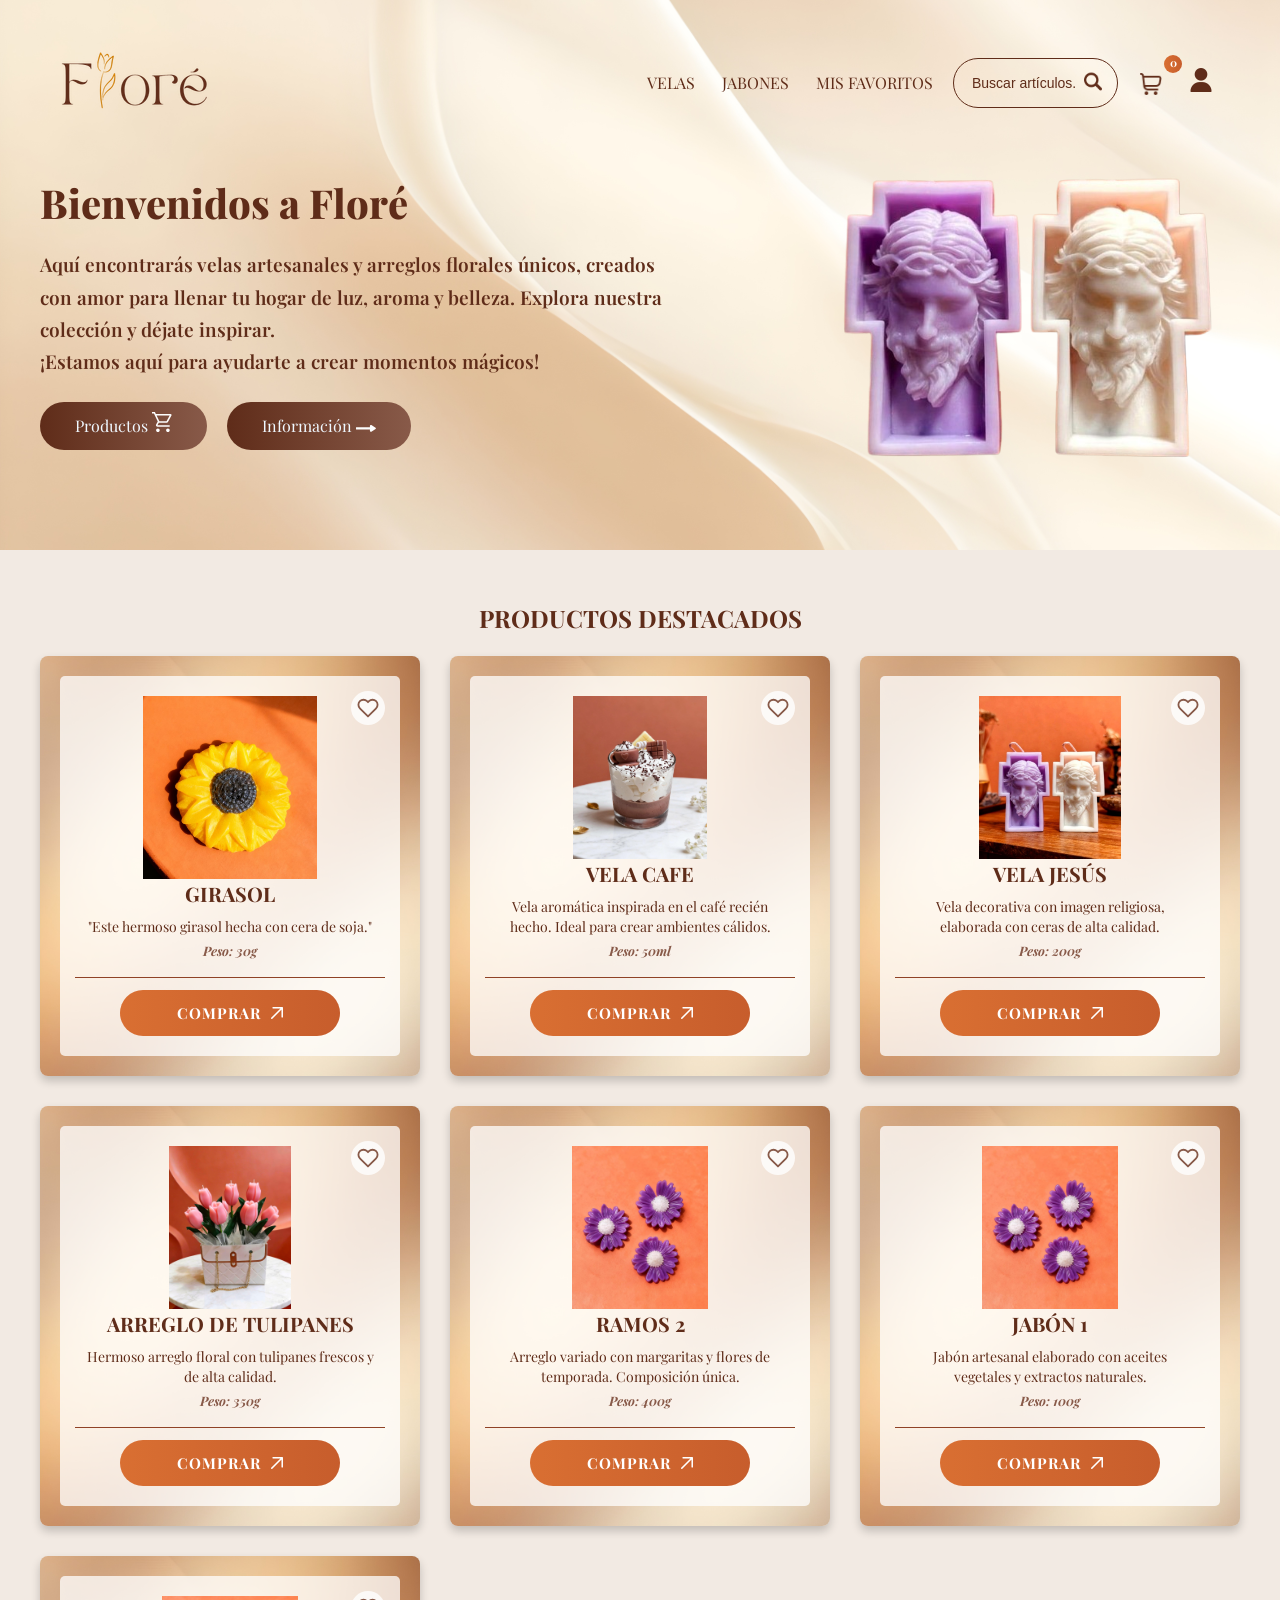
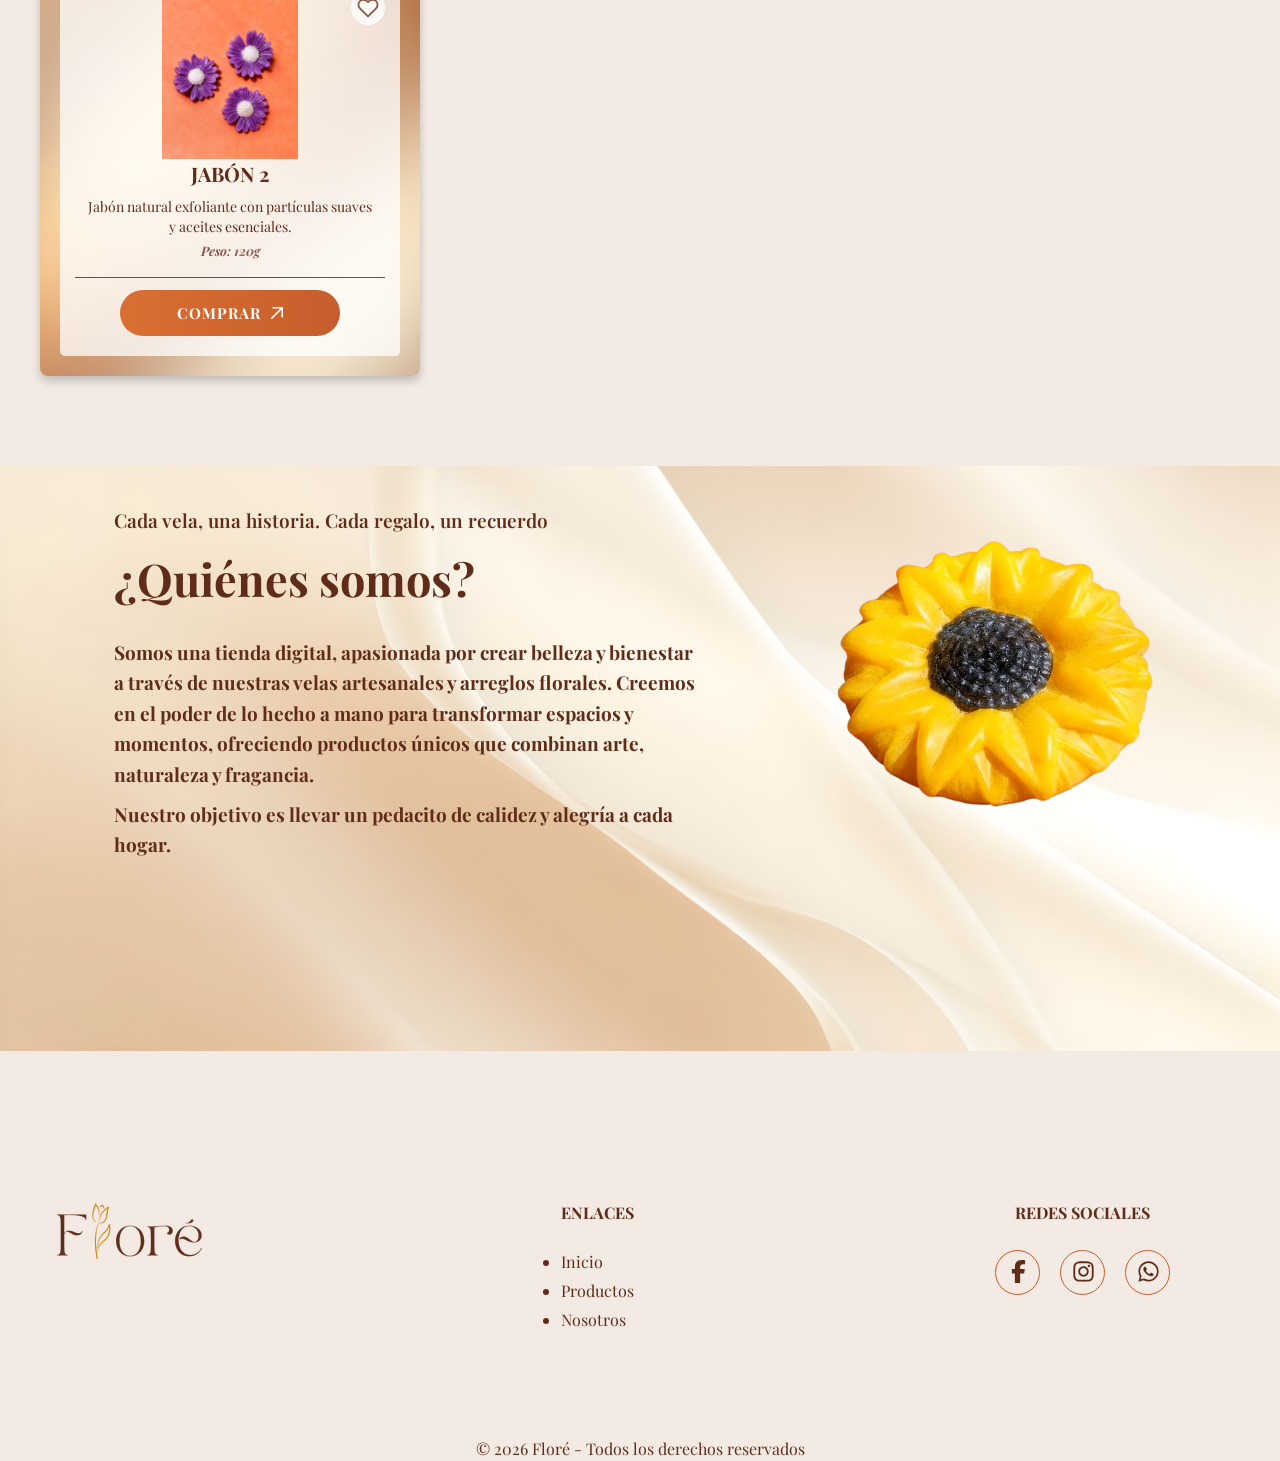
==== index.html @ 57bb4116 "Cambio a index.html para que funcione en Netlify" ====
<!DOCTYPE html>
<html lang="es">

<head>
    <meta charset="UTF-8">
    <meta name="viewport" content="width=device-width, initial-scale=1.0">
    <title>FLORÉ</title>
    <link rel="stylesheet" href="ESTILO.css">
    <link rel="icon" href="IMAGENES/flore-icono.png" type="image/png">
</head>
<body>
    <header>
        <div class="menu container">
            <a href="index.html">
                <img src="IMAGENES/FloréLOGO.png" class="logo" alt="">
            </a>


            <nav class="navbar">
                <ul>
                    <li><a href="velas.html">Velas</a></li>
                    <li><a href="jabones.html">Jabones</a></li>
                    <li><a href="favoritos.html">Mis Favoritos</a></li>

                    <!-- ✅ BARRA DE BÚSQUEDA CON DISEÑO IGUAL AL RESTO -->
                    <div class="barra-busqueda">
                        <input type="text" id="texto-busqueda" placeholder="Buscar artículos...">
                        <button type="button">
                            <img src="IMAGENES/BUSCAR CAFE.png" alt="Buscar" class="icono-busqueda">
                        </button>
                        
                    </div>

                 

                    <li class="carrito-item">
                        <a href="carrito.html" class="enlace-carrito">
                            <img src="IMAGENES/carro compras- cafe.png" alt="Carrito" class="icon-carrito">
                            <span class="contador-carrito" id="contador-carrito">0</span>
                        </a>
                    </li>

                    <li class="perfil-item">
                        <a href="perfil.html" class="enlace-perfil">
                            <img src="IMAGENES/usuario.png" alt="Carrito" class="icon-perfil">
                        </a>
                    </li>


                </ul>
            </nav>
        </div>

        <DIV class="header-content container">
            <div class="header-txt">
                <h1>Bienvenidos a Floré</h1>
                <P>
                    Aquí encontrarás velas artesanales y arreglos florales únicos,
                    creados con amor para llenar tu hogar de luz, aroma y belleza.
                    Explora nuestra colección y déjate inspirar.
                </P>
                <p>¡Estamos aquí para ayudarte a crear momentos mágicos!</p>
                <div class="botones">
                    <a href="#productos-contenido" class="btn-1">Productos <img class="icon" src="IMAGENES/car.svg" alt=""></a>
                    <a href="#info" class="btn-2">Información <img class="icon" src="IMAGENES/arrow.svg" alt=""></a>
                </div>
            </div>
            <div class="header-img"></div>
            <img src="IMAGENES/velajesus.png" class="velas" alt="">
        </DIV>
    </header>


    <main class="producto-menu" id="productos-contenido">
        <div class="container">

            <div class="prod-header">
                <!-- ✅ TÍTULO QUE CAMBIA SOLO -->
                <h2 id="titulo-productos">PRODUCTOS DESTACADOS</h2>
            </div>

            <!-- Secciones de anclaje -->
            <section id="velas"></section>
            <section id="ramos"></section>
            <section id="jabones"></section>


            <!-- ✅ VISTA ORIGINAL -->
            <div class="contenedor-productos-todos" id="vista-original">
                <div class="box-container-general" id="todos-los-productos">

                    <!-- ============================================== -->
                    <!-- ✅ TODOS LOS PRODUCTOS CORREGIDOS -->
                    <!-- ============================================== -->

                    <!-- PRODUCTO: GIRASOL -->
                    <div class="box-producto">
                        <div class="producto-item">
                            <div class="boton-favorito" 
                                data-nombre="GIRASOL" 
                                data-peso="30g" 
                                data-precio="25.00" 
                                data-imagen="IMAGENES/Girasol.jpg"
                                data-descripcion="Este hermoso girasol hecha con cera de soja. Hecho totalmente a mano con mucho detalle y dedicacion"
                                data-colores="Amarillo,Naranja"
                                data-aromas="Vainilla,Frutos Rojos">
                                <svg class="corazon-icono" xmlns="http://www.w3.org/2000/svg" width="24" height="24" viewBox="0 0 24 24" fill="none" stroke="currentColor" stroke-width="2" stroke-linecap="round" stroke-linejoin="round">
                                    <path d="M20.84 4.61a5.5 5.5 0 0 0-7.78 0L12 5.67l-1.06-1.06a5.5 5.5 0 0 0-7.78 7.78l1.06 1.06L12 21.23l7.78-7.78 1.06-1.06a5.5 5.5 0 0 0 0-7.78z"/>
                                </svg>
                            </div>

                            <div class="imagen-producto">
                                <img src="IMAGENES/Girasol.jpg" alt="GIRASOL">
                            </div>

                            <div class="contenido-producto">
                                <h3>Girasol</h3>
                                <!-- ✅ AHORA MUESTRA LA DESCRIPCIÓN CORRECTA -->
                                <p>"Este hermoso girasol hecha con cera de soja."</p>
                                <p class="peso-producto">Peso: 30g</p>

                                <div class="iconos-compra">
                                    <!-- ✅ BOTÓN CON TODOS LOS DATOS COMPLETOS -->
                                    <div class="comprar" 
                                        data-nombre="GIRASOL" 
                                        data-peso="30g" 
                                        data-precio="25.00" 
                                        data-imagen="IMAGENES/Girasol.jpg"
                                        data-descripcion="Este hermoso girasol hecha con cera de soja.||Es el regalo perfecto para decorar cualquier espacio especial. Hecho totalmente a mano con mucho detalle y dedicacion"
                                        data-colores="Amarillo,Naranja"
                                        data-aromas="Vainilla,Frutos Rojos">
                                        <span>COMPRAR</span>
                                        <img src="IMAGENES/flecha arriba.png" alt="flecha-arriba">
                                    </div>
                                </div>
                            </div>
                        </div>
                    </div>

                    <!-- PRODUCTO: VELA CAFE -->
                    <div class="box-producto">
                        <div class="producto-item">
                            <div class="boton-favorito" 
                                data-nombre="VELA CAFE" 
                                data-peso="50ml" 
                                data-precio="30.00" 
                                data-imagen="IMAGENES/vela cafe.png"
                                data-descripcion="Vela aromática inspirada en el café recién hecho.||Ideal para crear ambientes cálidos y acogedores en tus momentos de lectura o descanso."
                                data-colores="Marrón,Beige"
                                data-aromas="Café,Canela">
                                <svg class="corazon-icono" xmlns="http://www.w3.org/2000/svg" width="24" height="24" viewBox="0 0 24 24" fill="none" stroke="currentColor" stroke-width="2" stroke-linecap="round" stroke-linejoin="round">
                                    <path d="M20.84 4.61a5.5 5.5 0 0 0-7.78 0L12 5.67l-1.06-1.06a5.5 5.5 0 0 0-7.78 7.78l1.06 1.06L12 21.23l7.78-7.78 1.06-1.06a5.5 5.5 0 0 0 0-7.78z"/>
                                </svg>
                            </div>
                            <div class="imagen-producto">
                                <img src="IMAGENES/vela cafe.png" alt="Vela Café">
                            </div>
                            <div class="contenido-producto">
                                <h3>VELA CAFE</h3>
                                <p>Vela aromática inspirada en el café recién hecho. Ideal para crear ambientes cálidos.</p>
                                <p class="peso-producto">Peso: 50ml</p>
                                <div class="iconos-compra">
                                    <div class="comprar" 
                                        data-nombre="VELA CAFE" 
                                        data-peso="50ml" 
                                        data-precio="30.00" 
                                        data-imagen="IMAGENES/vela cafe.png"
                                        data-descripcion="Vela aromática inspirada en el café recién hecho.||Ideal para crear ambientes cálidos y acogedores en tus momentos de lectura o descanso."
                                        data-colores="Marrón,Beige"
                                        data-aromas="Café,Canela">
                                        <span>COMPRAR</span>
                                        <img src="IMAGENES/flecha arriba.png" alt="flecha-arriba">
                                    </div>
                                </div>
                            </div>
                        </div>
                    </div>

                    <!-- PRODUCTO: VELA JESÚS -->
                    <div class="box-producto">
                        <div class="producto-item">
                            <div class="boton-favorito" 
                                data-nombre="VELA JESÚS" 
                                data-peso="200g" 
                                data-precio="40.00" 
                                data-imagen="IMAGENES/VelasJesus.jpg"
                                data-descripcion="Vela decorativa con imagen religiosa, elaborada con ceras de alta calidad.||Un regalo significativo para ocasiones especiales o para tu hogar."
                                data-colores="Blanco,Dorado"
                                data-aromas="Incienso,Madera">
                                <svg class="corazon-icono" xmlns="http://www.w3.org/2000/svg" width="24" height="24" viewBox="0 0 24 24" fill="none" stroke="currentColor" stroke-width="2" stroke-linecap="round" stroke-linejoin="round">
                                    <path d="M20.84 4.61a5.5 5.5 0 0 0-7.78 0L12 5.67l-1.06-1.06a5.5 5.5 0 0 0-7.78 7.78l1.06 1.06L12 21.23l7.78-7.78 1.06-1.06a5.5 5.5 0 0 0 0-7.78z"/>
                                </svg>
                            </div>
                            <div class="imagen-producto">
                                <img src="IMAGENES/VelasJesus.jpg" alt="Vela Jesús">
                            </div>
                            <div class="contenido-producto">
                                <h3>VELA JESÚS</h3>
                                <p>Vela decorativa con imagen religiosa, elaborada con ceras de alta calidad.</p>
                                <p class="peso-producto">Peso: 200g</p>
                                <div class="iconos-compra">
                                    <div class="comprar" 
                                        data-nombre="VELA JESÚS" 
                                        data-peso="200g" 
                                        data-precio="40.00" 
                                        data-imagen="IMAGENES/VelasJesus.jpg"
                                        data-descripcion="Vela decorativa con imagen religiosa, elaborada con ceras de alta calidad.||Un regalo significativo para ocasiones especiales o para tu hogar."
                                        data-colores="Blanco,Dorado"
                                        data-aromas="Incienso,Madera">
                                        <span>COMPRAR</span>
                                        <img src="IMAGENES/flecha arriba.png" alt="flecha-arriba">
                                    </div>
                                </div>
                            </div>
                        </div>
                    </div>

                    <!-- PRODUCTO: ARREGLO DE TULIPANES -->
                    <div class="box-producto">
                        <div class="producto-item">
                            <div class="boton-favorito" 
                                data-nombre="Arreglo de Tulipanes" 
                                data-peso="350g" 
                                data-precio="50.00" 
                                data-imagen="IMAGENES/arreglo de tulipanes.png"
                                data-descripcion="Hermoso arreglo floral con tulipanes frescos y de alta calidad.||Ideal para regalar en aniversarios o celebraciones importantes."
                                data-colores="Rojo,Rosa,Amarillo"
                                data-aromas="Fresco,Natural">
                                <svg class="corazon-icono" xmlns="http://www.w3.org/2000/svg" width="24" height="24" viewBox="0 0 24 24" fill="none" stroke="currentColor" stroke-width="2" stroke-linecap="round" stroke-linejoin="round">
                                    <path d="M20.84 4.61a5.5 5.5 0 0 0-7.78 0L12 5.67l-1.06-1.06a5.5 5.5 0 0 0-7.78 7.78l1.06 1.06L12 21.23l7.78-7.78 1.06-1.06a5.5 5.5 0 0 0 0-7.78z"/>
                                </svg>
                            </div>
                            <div class="imagen-producto">
                                <img src="IMAGENES/arreglo de tulipanes.png" alt="Arreglo de Tulipanes">
                            </div>
                            <div class="contenido-producto">
                                <h3>Arreglo de Tulipanes</h3>
                                <p>Hermoso arreglo floral con tulipanes frescos y de alta calidad.</p>
                                <p class="peso-producto">Peso: 350g</p>
                                <div class="iconos-compra">
                                    <div class="comprar" 
                                        data-nombre="Arreglo de Tulipanes" 
                                        data-peso="350g" 
                                        data-precio="50.00" 
                                        data-imagen="IMAGENES/arreglo de tulipanes.png"
                                        data-descripcion="Hermoso arreglo floral con tulipanes frescos y de alta calidad.||Ideal para regalar en aniversarios o celebraciones importantes."
                                        data-colores="Rojo,Rosa,Amarillo"
                                        data-aromas="Fresco,Natural">
                                        <span>COMPRAR</span>
                                        <img src="IMAGENES/flecha arriba.png" alt="flecha-arriba">
                                    </div>
                                </div>
                            </div>
                        </div>
                    </div>

                    <!-- PRODUCTO: RAMOS 2 -->
                    <div class="box-producto">
                        <div class="producto-item">
                            <div class="boton-favorito" 
                                data-nombre="RAMOS 2" 
                                data-peso="400g" 
                                data-precio="60.00" 
                                data-imagen="IMAGENES/margaritas.png"
                                data-descripcion="Arreglo variado con margaritas y flores de temporada.||Composición única diseñada para alegrar cualquier rincón de tu hogar."
                                data-colores="Blanco,Amarillo,Rosa"
                                data-aromas="Campo,Fresco">
                                <svg class="corazon-icono" xmlns="http://www.w3.org/2000/svg" width="24" height="24" viewBox="0 0 24 24" fill="none" stroke="currentColor" stroke-width="2" stroke-linecap="round" stroke-linejoin="round">
                                    <path d="M20.84 4.61a5.5 5.5 0 0 0-7.78 0L12 5.67l-1.06-1.06a5.5 5.5 0 0 0-7.78 7.78l1.06 1.06L12 21.23l7.78-7.78 1.06-1.06a5.5 5.5 0 0 0 0-7.78z"/>
                                </svg>
                            </div>
                            <div class="imagen-producto">
                                <img src="IMAGENES/margaritas.png" alt="Margaritas">
                            </div>
                            <div class="contenido-producto">
                                <h3>RAMOS 2</h3>
                                <p>Arreglo variado con margaritas y flores de temporada. Composición única.</p>
                                <p class="peso-producto">Peso: 400g</p>
                                <div class="iconos-compra">
                                    <div class="comprar" 
                                        data-nombre="RAMOS 2" 
                                        data-peso="400g" 
                                        data-precio="60.00" 
                                        data-imagen="IMAGENES/margaritas.png"
                                        data-descripcion="Arreglo variado con margaritas y flores de temporada.||Composición única diseñada para alegrar cualquier rincón de tu hogar."
                                        data-colores="Blanco,Amarillo,Rosa"
                                        data-aromas="Campo,Fresco">
                                        <span>COMPRAR</span>
                                        <img src="IMAGENES/flecha arriba.png" alt="flecha-arriba">
                                    </div>
                                </div>
                            </div>
                        </div>
                    </div>

                    <!-- PRODUCTO: JABÓN 1 -->
                    <div class="box-producto">
                        <div class="producto-item">
                            <div class="boton-favorito" 
                                data-nombre="JABÓN 1" 
                                data-peso="100g" 
                                data-precio="15.00" 
                                data-imagen="IMAGENES/margaritas.png"
                                data-descripcion="Jabón artesanal elaborado con aceites vegetales y extractos naturales.||Suave con tu piel y respetuoso con el medio ambiente."
                                data-colores="Verde,Blanco"
                                data-aromas="Lavanda,Limón">
                                <svg class="corazon-icono" xmlns="http://www.w3.org/2000/svg" width="24" height="24" viewBox="0 0 24 24" fill="none" stroke="currentColor" stroke-width="2" stroke-linecap="round" stroke-linejoin="round">
                                    <path d="M20.84 4.61a5.5 5.5 0 0 0-7.78 0L12 5.67l-1.06-1.06a5.5 5.5 0 0 0-7.78 7.78l1.06 1.06L12 21.23l7.78-7.78 1.06-1.06a5.5 5.5 0 0 0 0-7.78z"/>
                                </svg>
                            </div>
                            <div class="imagen-producto">
                                <img src="IMAGENES/margaritas.png" alt="Margaritas">
                            </div>
                            <div class="contenido-producto">
                                <h3>JABÓN 1</h3>
                                <p>Jabón artesanal elaborado con aceites vegetales y extractos naturales.</p>
                                <p class="peso-producto">Peso: 100g</p>
                                <div class="iconos-compra">
                                    <div class="comprar" 
                                        data-nombre="JABÓN 1" 
                                        data-peso="100g" 
                                        data-precio="15.00" 
                                        data-imagen="IMAGENES/margaritas.png"
                                        data-descripcion="Jabón artesanal elaborado con aceites vegetales y extractos naturales.||Suave con tu piel y respetuoso con el medio ambiente."
                                        data-colores="Verde,Blanco"
                                        data-aromas="Lavanda,Limón">
                                        <span>COMPRAR</span>
                                        <img src="IMAGENES/flecha arriba.png" alt="flecha-arriba">
                                    </div>
                                </div>
                            </div>
                        </div>
                    </div>

                    <!-- PRODUCTO: JABÓN 2 -->
                    <div class="box-producto">
                        <div class="producto-item">
                            <div class="boton-favorito" 
                                data-nombre="JABÓN 2" 
                                data-peso="120g" 
                                data-precio="18.00" 
                                data-imagen="IMAGENES/margaritas.png"
                                data-descripcion="Jabón natural exfoliante con partículas suaves y aceites esenciales.||Deja tu piel limpia, hidratada y con una sensación de frescura duradera."
                                data-colores="Marrón,Beige"
                                data-aromas="Coco,Vainilla">
                                <svg class="corazon-icono" xmlns="http://www.w3.org/2000/svg" width="24" height="24" viewBox="0 0 24 24" fill="none" stroke="currentColor" stroke-width="2" stroke-linecap="round" stroke-linejoin="round">
                                    <path d="M20.84 4.61a5.5 5.5 0 0 0-7.78 0L12 5.67l-1.06-1.06a5.5 5.5 0 0 0-7.78 7.78l1.06 1.06L12 21.23l7.78-7.78 1.06-1.06a5.5 5.5 0 0 0 0-7.78z"/>
                                </svg>
                            </div>
                            <div class="imagen-producto">
                                <img src="IMAGENES/margaritas.png" alt="Margaritas">
                            </div>
                            <div class="contenido-producto">
                                <h3>JABÓN 2</h3>
                                <p>Jabón natural exfoliante con partículas suaves y aceites esenciales.</p>
                                <p class="peso-producto">Peso: 120g</p>
                                <div class="iconos-compra">
                                    <div class="comprar" 
                                        data-nombre="JABÓN 2" 
                                        data-peso="120g" 
                                        data-precio="18.00" 
                                        data-imagen="IMAGENES/margaritas.png"
                                        data-descripcion="Jabón natural exfoliante con partículas suaves y aceites esenciales.||Deja tu piel limpia, hidratada y con una sensación de frescura duradera."
                                        data-colores="Marrón,Beige"
                                        data-aromas="Coco,Vainilla">
                                        <span>COMPRAR</span>
                                        <img src="IMAGENES/flecha arriba.png" alt="flecha-arriba">
                                    </div>
                                </div>
                            </div>
                        </div>
                    </div>

                </div>
            </div>

            <!-- ✅ VISTA DE BÚSQUEDA (SE MUESTRA AL BUSCAR) -->
            <div id="vista-busqueda" style="display: none;">
                <div id="resultados-busqueda" class="box-container-general"></div>
            </div>

        </div>
    </main>

    <section class="info" id="info">
        <div class="info-container">
            <div class="info-img">
                <img src="IMAGENES/girasol-transparente.png" alt="">
            </div>
            <div class="info-txt">
                <p>Cada vela, una historia. Cada regalo, un recuerdo</p>
                <h2>¿Quiénes somos?</h2>
                <div class="info-sec">
                    <div class="info-txt2">
                        <p>Somos una tienda digital, apasionada por crear belleza y
                            bienestar a través de nuestras velas artesanales y arreglos florales.
                            Creemos en el poder de lo hecho a mano para transformar espacios y
                            momentos, ofreciendo productos únicos que combinan arte, naturaleza y fragancia. </p>
                        <p>Nuestro objetivo es llevar un pedacito de calidez y alegría a cada hogar.</p>
                    </div>
                </div>
            </div>
        </div>
    </section>


    <footer class="footer-container">
        <img class="logo-2" src="IMAGENES/FloréLOGO.png" alt="">
        <div class="links">
            <h4>Enlaces</h4>
            <ul>
                <li><a href="#">Inicio</a></li>
                <li><a href="#productos-contenido">Productos</a></li>
                <li><a href="#info">Nosotros</a></li>
            </ul>
        </div>
        <div class="links">
            <h4>Redes Sociales</h4>
            <div class="sociales">
                <a href="https://www.facebook.com/profile.php?id=61588585256446"><div class="social"><img src="IMAGENES/facebook-cafe.svg" alt=""></div></a>
                <a href="https://www.instagram.com/flore_arregloseternos/"><div class="social"><img src="IMAGENES/instagram-cafe.svg" alt=""></div></a>
                <a href="#"><div class="social"><img src="IMAGENES/whatsapp-cafe.svg" alt=""></div></a>
            </div>
        </div>
    </footer>

    <div class="derechos">
            <p>© 2026 Floré - Todos los derechos reservados</p>
        </div>

    <script src="Scrip.js"></script>

     <script>
  document.addEventListener('DOMContentLoaded', function () {

    // 🧩 ELEMENTOS GENERALES
    const inputBuscar = document.getElementById('texto-busqueda');
    const titulo = document.getElementById('titulo-productos');
    const vistaOriginal = document.getElementById('vista-original');
    const vistaBusqueda = document.getElementById('vista-busqueda');
    const contenedorResultados = document.getElementById('resultados-busqueda');

    let resultadosActivos = false;
    let baseDeDatosGlobal = [];
    let cargando = false;
    let listaFavoritos = JSON.parse(localStorage.getItem('listaFavoritos')) || [];
    const contadorCarrito = document.getElementById('contador-carrito');
    let productosEnCarrito = JSON.parse(localStorage.getItem('carritoProductos')) || [];

    // 📄 LISTA DE TODAS LAS PÁGINAS A BUSCAR
    const misPaginasConProductos = [
        "FLORÉ.html", "velas.html", "ramos.html", "jabones.html"
    ];

    // 🔧 QUITAR ACENTOS PARA BÚSQUEDA PERFECTA
    function quitarAcentos(texto) {
        if (!texto) return "";
        return texto.normalize("NFD").replace(/[\u0300-\u036f]/g, "").toLowerCase();
    }

    // 🛒 ACTUALIZAR CONTADOR CARRITO
    function actualizarContadorCarrito() {
        let total = productosEnCarrito.reduce((suma, item) => suma + (Number(item.cantidad) || 0), 0);
        if(contadorCarrito) contadorCarrito.textContent = total;
    }
    actualizarContadorCarrito();

    // 📥 CARGAR TODOS LOS PRODUCTOS - ✅ AHORA LEE Y GUARDA TODO CORRECTAMENTE
    async function cargarTodosLosProductos() {
        if(baseDeDatosGlobal.length > 0) return;
        try {
            baseDeDatosGlobal = [];
            for (const pagina of misPaginasConProductos) {
                try {
                    const respuesta = await fetch(pagina);
                    if (!respuesta.ok) continue;
                    const textoHtml = await respuesta.text();
                    const parser = new DOMParser();
                    const documento = parser.parseFromString(textoHtml, 'text/html');

                    const productosDeEstaPagina = documento.querySelectorAll('.box-producto');
                    productosDeEstaPagina.forEach(prod => {
                        const nombre = prod.querySelector('h3')?.textContent.trim() || "";
                        
                        // ✅ DESCRIPCIÓN CORTA: Para verla en la lista
                        const parrafoCorto = prod.querySelector('.contenido-producto > p:first-of-type');
                        const descripcionCorta = parrafoCorto ? parrafoCorto.textContent.trim() : "Sin descripción";

                        // ✅ DESCRIPCIÓN LARGA + DATOS COMPLETOS: Los extraemos del botón
                        const botonDatos = prod.querySelector('.comprar');
                        if (!botonDatos) return;

                        // ✅ LEEMOS CADA DATO ASEGURANDO QUE NO SEA UNDEFINED
                        const descripcionLarga = botonDatos.dataset.descripcion?.trim() || descripcionCorta;
                        const peso = botonDatos.dataset.peso?.trim() || "No especificado";
                        const colores = botonDatos.dataset.colores?.trim() || "";
                        const aromas = botonDatos.dataset.aromas?.trim() || "";
                        const precio = botonDatos.dataset.precio?.trim() || "0.00";
                        const imagen = prod.querySelector('img')?.getAttribute('src') || "";

                        if (nombre && imagen) {
                            baseDeDatosGlobal.push({
                                nombre: nombre,
                                descripcion_corta: descripcionCorta,
                                descripcion_larga: descripcionLarga,
                                imagen: imagen,
                                precio: precio,
                                peso: peso,
                                colores: colores,
                                aromas: aromas
                            });
                        }
                    });
                } catch(err) {
                    console.warn("No se pudo cargar:", pagina, err);
                }
            }
        } catch (error) {
            console.error("❌ Error al cargar catálogo:", error);
        }
    }

    // ✅ FUNCIÓN PRINCIPAL DE BÚSQUEDA
    async function buscarEnTiempoReal() {
        if(!inputBuscar || cargando) return;
        cargando = true;

        const textoBuscar = quitarAcentos(inputBuscar.value.trim());

        // ✅ VOLVER A VISTA ORIGINAL AL BORRAR
        if (textoBuscar === "") {
            if(resultadosActivos) {
                vistaBusqueda.style.display = "none";
                vistaOriginal.style.display = "block";
                titulo.textContent = "VELAS AROMÁTICAS";
                resultadosActivos = false;
            }
            cargando = false;
            return;
        }

        // ✅ CAMBIAR A MODO BÚSQUEDA
        resultadosActivos = true;
        vistaOriginal.style.display = "none";
        vistaBusqueda.style.display = "block";
        contenedorResultados.innerHTML = "";

        await cargarTodosLosProductos();

        // ✅ FILTRAR
        const resultados = baseDeDatosGlobal.filter(producto => 
            quitarAcentos(producto.nombre).includes(textoBuscar) ||
            quitarAcentos(producto.descripcion_corta).includes(textoBuscar)
        );

        titulo.textContent = resultados.length > 0 
            ? `PRODUCTOS ENCONTRADOS (${resultados.length})` 
            : `NINGÚN PRODUCTO COINCIDE`;

        if(resultados.length === 0) {
            contenedorResultados.innerHTML = `<p class="texto-vacio">❌ No se encontraron productos con: "${inputBuscar.value}"</p>`;
            cargando = false;
            return;
        }

        // ✅ DIBUJAR RESULTADOS CON TODOS LOS DATOS
        resultados.forEach(prod => {
            const esFavorito = listaFavoritos.some(fav => fav.nombre === prod.nombre);
            const tarjeta = document.createElement('div');
            tarjeta.className = 'box-producto';
            tarjeta.innerHTML = `
                <div class="producto-item">
                    <div class="boton-favorito ${esFavorito ? 'activo' : ''}"
                        data-nombre="${prod.nombre}"
                        data-peso="${prod.peso}"
                        data-precio="${prod.precio}"
                        data-imagen="${prod.imagen}"
                        data-descripcion="${prod.descripcion_larga}"
                        data-colores="${prod.colores}"
                        data-aromas="${prod.aromas}">
                        <svg class="corazon-icono" xmlns="http://www.w3.org/2000/svg" viewBox="0 0 24 24" fill="none" stroke="currentColor" stroke-width="2" stroke-linecap="round" stroke-linejoin="round">
                            <path d="M20.84 4.61a5.5 5.5 0 0 0-7.78 0L12 5.67l-1.06-1.06a5.5 5.5 0 0 0-7.78 7.78l1.06 1.06L12 21.23l7.78-7.78 1.06-1.06a5.5 5.5 0 0 0 0-7.78z"/>
                        </svg>
                    </div>
                    <div class="imagen-producto">
                        <img src="${prod.imagen}" alt="${prod.nombre}">
                    </div>
                    <div class="contenido-producto">
                        <h3>${prod.nombre}</h3>
                        <p>${prod.descripcion_corta}</p>
                        <p class="peso-producto">Peso: ${prod.peso || 'Sin peso'}</p>
                        <div class="iconos-compra">
                            <div class="comprar" 
                                data-nombre="${prod.nombre}" 
                                data-precio="${prod.precio}" 
                                data-peso="${prod.peso}"
                                data-imagen="${prod.imagen}"
                                data-descripcion="${prod.descripcion_larga}"
                                data-colores="${prod.colores}"
                                data-aromas="${prod.aromas}">
                                <span>COMPRAR</span>
                                <img src="IMAGENES/flecha arriba.png" alt="flecha-arriba">
                            </div>
                        </div>
                    </div>
                </div>`;
            contenedorResultados.appendChild(tarjeta);
        });

        // ✅ ACTIVAR EVENTOS
        activarEventosGlobales();
        cargando = false;
    }

    // ⚙️ EVENTOS GLOBALES - ✅ CORREGIDO: ENVÍA TODO CODIFICADO
    function activarEventosGlobales() {
        // Corazones favoritos
        document.querySelectorAll('.boton-favorito').forEach(corazon => {
            corazon.addEventListener('click', function() {
                const datos = {
                    nombre: this.dataset.nombre || "",
                    imagen: this.dataset.imagen || "",
                    peso: this.dataset.peso || "",
                    precio: this.dataset.precio || "",
                    descripcion: this.dataset.descripcion || "",
                    colores: this.dataset.colores || "",
                    aromas: this.dataset.aromas || ""
                };
                const existe = listaFavoritos.some(f => f.nombre === datos.nombre);
                if(existe) {
                    listaFavoritos = listaFavoritos.filter(f => f.nombre !== datos.nombre);
                    this.classList.remove('activo');
                } else {
                    listaFavoritos.push(datos);
                    this.classList.add('activo');
                }
                localStorage.setItem('listaFavoritos', JSON.stringify(listaFavoritos));
            });
        });

        // ✅ BOTÓN COMPRAR: AHORA ENVÍA LA URL PERFECTA Y COMPLETA
        document.querySelectorAll('.comprar').forEach(btn => {
            btn.addEventListener('click', function() {
                // 1. Extraemos y ASEGURAMOS que todos los datos existan
                const datos = {
                    nombre: this.dataset.nombre || "Sin nombre",
                    precio: this.dataset.precio || "0.00",
                    peso: this.dataset.peso || "No especificado",
                    imagen: this.dataset.imagen || "",
                    descripcion: this.dataset.descripcion || "Sin descripción",
                    colores: this.dataset.colores || "",
                    aromas: this.dataset.aromas || ""
                };

                // 2. CODIFICAMOS TODO para que no se rompa nada con espacios ni tildes
                const url = `producto.html?nombre=${encodeURIComponent(datos.nombre)}` +
                            `&precio=${encodeURIComponent(datos.precio)}` +
                            `&peso=${encodeURIComponent(datos.peso)}` +
                            `&imagen=${encodeURIComponent(datos.imagen)}` +
                            `&descripcion=${encodeURIComponent(datos.descripcion)}` +
                            `&colores=${encodeURIComponent(datos.colores)}` +
                            `&aromas=${encodeURIComponent(datos.aromas)}`;

                // 3. Vamos a la vista previa
                window.location.href = url;
            });
        });
    }

    // 🚀 INICIAR
    if(inputBuscar) {
        inputBuscar.addEventListener('input', buscarEnTiempoReal);
    }

    activarEventosGlobales();

});
</script>
</body>
</html>
---- ESTILO.css ----
@import url('https://fonts.googleapis.com/css2?family=Playfair+Display:ital,wght@0,400..900;1,400..900&display=swap');

*{
    margin: 0;
    padding: 0;
    box-sizing: border-box;
    text-decoration: none;
}

body {
    font-family: "Playfair Display", serif;
    background-color: #f2eae3;
    color: #5f2c19;
    width: 100%;
    min-height: 100vh; 
    overflow-x: hidden;
    line-height: 1.5;
}


header{
    background-image: url(IMAGENES/01.jpeg);
    min-height: 550px;
    background-position: center center;
    background-repeat: no-repeat;
    background-size: cover;
}

.container {
    max-width: 1200px;
    margin: 0 auto;
}



/* ============================================== */
/* ✅ MENÚ PRINCIPAL */
/* ============================================== */
.menu{
    position: absolute;
    top: 50px;
    left: 0;
    right: 0;
    display: flex;
    align-items: center;
    justify-content: space-between;
    z-index: 1000;
    padding: 0 15px;
    gap: 5px;
    flex-wrap: nowrap; 
}

.menu .navbar ul {
    list-style: none;
    display: flex;
    align-items: center;
    gap: 3px !important; 
}

.menu .navbar ul li{
    position: relative;
    float: left;
    margin: 0;
    padding: 0;
}

.menu .navbar ul li a {
    font-family: "Playfair Display", serif;
    text-decoration: none;
    font-size: 16px;
    padding: 8px 12px; 
    color: #5f2c19;
    display: block;
    text-transform: uppercase;
    white-space: nowrap;
}

.menu .navbar ul li a:hover {
    color: #ca4c1e;
}

/* ============================================== */
/* ✅ BARRA DE BÚSQUEDA */
/* ============================================== */

.barra-busqueda {
    position: relative;
    width: 165px;  
    height: 50px;  
    margin: 0 5px; 
}

.barra-busqueda input {
    width: 100%;
    height: 100%;
    border: 1px solid #5f2c19; 
    border-radius: 25px; 
    padding: 0 40px 0 18px; 
    font-size: 14px;
    color: #5f2c19;
    background: transparent;
    outline: none;
    box-sizing: border-box;
}

.barra-busqueda input::placeholder {
    color: #5f2c19; 
}

.barra-busqueda button {
    position: absolute;
    right: 10%; 
    top: 50%;
    transform: translateY(-50%);
    border: none;
    background: transparent;
    cursor: pointer;
    padding: 0;
}
.icono-busqueda{
    width: 18px;
    height: 18px;
}

.barra-busqueda button:hover {
    transform: translateY(-50%) scale(1.1); 
}

/* -------------------------- */
/* ✅ CARRITO DE COMPRAS */
/* -------------------------- */
.carrito-item {
    position: relative;
    display: flex;
    align-items: center;
    margin-left: 2px !important; 
}

.icon-carrito {
    width: 22px;
    height: auto;
    vertical-align: middle;
}

.contador-carrito {
    position: absolute;
    top: -8px;
    right: -8px;
    background: linear-gradient(90deg,#D96F32 0%, #C75D2C 100%);
    color: #ffffff;
    font-size: 11px;
    font-weight: bold;
    width: 18px;
    height: 18px;
    border-radius: 50%;
    display: flex;
    align-items: center;
    justify-content: center;
}

.enlace-carrito:hover .icon-carrito {
    opacity: 0.8;
}

.header-content {
    display: flex;
    align-items: center;
}

.header-txt {
    margin-top: 150px;
    width: 100%;
    padding-right: 10px;
    line-height: 1.7;
}

.header-txt h1 {
    font-size: 40px;
    line-height: 40px;
    font-weight: 800;
    color: #5f2c19;
    margin-bottom: 25px;
}

.header-txt p{
    font-size: 19px;
    font-weight: 600; 
}

.header-img{
    width: 20%; /* ✅ Que la imagen ocupe la mitad derecha */
    display: flex;
    justify-content: center;
    align-items: center;
    margin-top: 40px; /* ✅ Un poco de margen arriba */
}

.velas {
    margin-top: 130px;
    width: 420px;  /* ✅ Tamaño grande y elegante, igual a tu imagen */
    height: auto;
    object-fit: contain;
}
                    
.botones {
    display: flex;
    margin-top: 25px;
}
           
.btn-1 {
    display: inline-block;
    background: linear-gradient(90deg, #5f2c19 0%, #885a49 100%);
    padding: 10px 35px;
    margin-right: 20px;
    color: aliceblue;
    border-radius: 25px;
}

.btn-2 {
    display: inline-block;
    background: linear-gradient(90deg, #5f2c19 0%, #885a49 100%);
    padding: 10px 35px;
    margin-right: 20px;
    color: aliceblue;
    border-radius: 25px;
}

.btn-1:hover{
    background: linear-gradient(90deg, #8f4226 0%, #a16d5a 100%);
}

.btn-2:hover{
    background: linear-gradient(90deg, #8f4226 0%, #a16d5a 100%);
}

.icon{
    width: 20px;
}

.producto-menu{
    padding: 50px 0 150px 0;
}

.title{
    color: #5f2c19;
    font-size: 40px;
    text-transform: uppercase;
    margin-bottom: 50px;
    margin-top: 50px;
    text-align: center;
}

.prod-header {
    position: relative;
    text-align: center;
}

.adorno {
    position: absolute;
    top: 50%;
    left: 80%;
    transform: translate(-10%, -10%);
    width: 300px;
    height: auto;
    z-index: 1;
    opacity: 0.80;
    pointer-events: none;
}

/* ============================================== */
/* ✅ CONTENEDOR GENERAL DE PRODUCTOS (TODOS JUNTOS) */
/* ============================================== */
.box-container-general {
    display: grid;
    grid-template-columns: repeat(auto-fit, minmax(280px, 1fr));
    gap: 30px;
    grid-auto-rows: 420px;
    align-items: stretch;
    position: relative;
    padding: 20px 0;
}

/* ✅ ESTILO DE CADA CAJA DE PRODUCTO (IGUAL PARA TODOS) */
.box-producto {
    background-image: url(IMAGENES/04.jpeg);
    background-position: center center;
    background-repeat: no-repeat;
    background-size: cover;
    padding: 20px;
    border-radius: 8px;
    z-index: 2;
    box-shadow: 0 5px 10px rgba(0, 0, 0, 0.2);
    display: flex;
    position: relative;
    width: 100%;
    height: 100%;
    overflow: hidden;
}

.producto-item {
    width: 100%;
    height: 100%;
    display: flex;
    flex-direction: column;
    align-items: center; 
    justify-content: flex-start;
    position: relative;
    background-color: rgba(255, 255, 255, 0.75);
    padding: 20px 15px;
    border-radius: 5px;
}

/* ✅ CORAZÓN DE FAVORITOS - CORREGIDO */
.boton-favorito,
.corazon-tarjeta { /* <-- AGREGADO: MISMO ESTILO PARA LOS QUE APARECEN AL BUSCAR */
    position: absolute;
    top: 15px;
    right: 15px;
    cursor: pointer;
    z-index: 10;
    background-color: rgba(255, 255, 255, 0.8);
    border-radius: 50%;
    padding: 6px;
    display: flex;
    align-items: center;
    justify-content: center;
    transition: all 0.3s ease;
}

.boton-favorito .corazon-icono,
.corazon-tarjeta svg { /* <-- AGREGADO */
    color: #885a49;
    fill: transparent;
    transition: all 0.3s ease;
    width: 22px;
    height: 22px;
}

/* Estado ACTIVO */
.boton-favorito.activo .corazon-icono,
.corazon-tarjeta.activo svg { /* <-- AGREGADO */
    color: #ca4c1e;
    fill: #ca4c1e;
}

.boton-favorito:hover,
.corazon-tarjeta:hover { /* <-- AGREGADO */
    transform: scale(1.15);
}


/* ✅ IMAGEN */
.imagen-producto {
    width: 500px;        
    height: 600px;       
    display: flex;       
    align-items: center; 
    justify-content: center; 
    overflow: hidden;    
    background-color: transparent; 
    border-radius: 8px;  
}

.imagen-producto img {
    width: 100%;         
    height: 100%;        
    object-fit: contain;
    object-position: center; 
}

/* ✅ TEXTO */
.contenido-producto {
    width: 100%;
    text-align: center;
    flex-grow: 1;
    display: flex;
    flex-direction: column;
    justify-content: flex-start;
}

.contenido-producto h3 {
    font-size: 20px;
    margin-bottom: 8px;
    color: #5f2c19;
    font-weight: 700;
    text-transform: uppercase;
}

.contenido-producto p {
    font-size: 14px;
    color: #5f2c19;
    line-height: 1.4;
    padding: 0 10px;
    margin: 0 0 5px 0; 
    min-height: 20px;
}

/* ✅ ESTILO PESO - MEJORADO */
.peso-producto {
    font-weight: bold;
    color: #885a49 !important;
    font-style: italic;
    font-size: 13px !important;
    margin-bottom: 15px !important; 
}


/* ✅ BOTÓN COMPRAR */
.iconos-compra {
    width: 100%;
    display: flex;
    align-items: center;
    justify-content: center; 
    margin-top: 0;
    padding-top: 12px;
    border-top: 1px solid #8f4226;
    flex-shrink: 0;
}

.comprar {
    width: 100%; 
    max-width: 220px;
    padding: 12px 20px;
    border-radius: 25px;
    background: linear-gradient(90deg,#D96F32 0%, #C75D2C 100%);
    display: flex;
    align-items: center;
    justify-content: center;
    gap: 10px; 
    cursor: pointer;
    transition: all 0.3s ease;
    font-weight: bold;
    color: white;
    text-transform: uppercase;
    font-size: 15px;
    letter-spacing: 1px;
}

.comprar img {
    width: 12px;
    height: auto;
}

.comprar:hover {
    transform: scale(1.03);
    opacity: 0.9;
}

/* ✅ TEXTO CUANDO NO HAY FAVORITOS */
.texto-vacio {
    grid-column: 1 / -1;
    text-align: center;
    font-size: 18px;
    color: #885a49;
    padding: 50px;
}

/* -------------------------- */
/* ✅ INFORMACION Y FOOTER */
/* -------------------------- */
.info{
    background: url(IMAGENES/01.jpeg), linear-gradient(rgba(246, 233, 222), rgba(246, 233, 222));
    background-position: center center;
    background-repeat: no-repeat;
    background-size: cover;
    height: 65vh;
    margin-top: -80px;
}

.info-container{
    display: flex;
    position: relative;
    align-items: center;
    margin: 0 auto;
    gap: 50px;
    width: 90%;
    padding: 40px 0;
}

.info-txt{
    width: 60%;
    margin-top: 0px;
    padding-right: 50px;
    padding-left: 50px;
    font-weight: 600;
}

.info-txt h2{
    color: #5f2c19;
    font-size: 45px;
    margin-bottom: 25px;
}

.info-txt p{
    font-size: 19px;
    color: #5f2c19;
    margin-bottom: 10px;
}

.info-sec{
    display: flex;
} 

.info-txt2{
    font-size: 15px;
    line-height: 1.6;
    font-weight: 700;
}

.info-img {
    position: absolute;
    width: 200px;
    height: auto;
    right: 280px;
    top: -20px;
}

.footer-container{
    padding: 150px 100px 100px 50px;
    display: flex;
    justify-content: space-between;
}

.logo-2{
    width: 160px;
    height: 60px;
}

.links h4{
    color: #5f2c19;
    text-transform: uppercase;
    margin-bottom: 25px;
    text-align: center;
}

.links ul li a{
    color: #5f2c19;
    font-size: 16px;
    margin-bottom: 5px;
    display: inline-block;
}

.sociales{
    display: flex;
}

.social{
    margin: 0 10px;
    height: 45px;
    width: 45px;
    border:1px solid #C75D2C;
    border-radius: 50%;
}

.social:hover{
    background: linear-gradient(90deg,#ca8c69 0%, #dfb39f 100%);
}

.social img{
    margin: 6px 6px 0 8px;
}

/* ✅ ANIMACIONES CARRITO */
.comprar.agregado {
    animation: agregarACarrito 0.5s ease-out;
}

.derechos{
    text-align: center;
}














@keyframes agregarACarrito {
    0% { transform: scale(1); }
    50% { transform: scale(1.05); background-color: #5cb85c; }
    100% { transform: scale(1); }
}

.icon-carrito.animar {
    animation: saltarIcono 0.3s ease-out;
}
@keyframes saltarIcono {
    0% { transform: translateY(0); }
    50% { transform: translateY(-5px); }
    100% { transform: translateY(0); }
}

/* ✅ CLASE PARA OCULTAR/MOSTRAR PRODUCTOS AL BUSCAR */
.oculto-busqueda {
    display: none !important;
}

/* ============================================== */
/* ✅ RESPONSIVE - PARA CELULARES */
/* ============================================== */
@media(max-width: 991px){

    .menu{
        padding: 10px 15px;
        flex-wrap: wrap; 
        justify-content: center;
        gap: 10px;
    }

    .barra-busqueda {
        width: 140px;
        height: 42px;
        margin: 0 10px;
    }

    .header-content{
        flex-direction: column;
        padding: 180px 30px 30px 30px;
    }

    .header-txt{
        width: 100%;
        padding: 0;
        text-align: center;
    }

    .header-txt h1{
        font-size: 40px;
    }

    .botones{
        flex-direction: column;
        align-items: center;
    }

    .btn-1, .btn-2{
        margin: 10px;
    }

    .header-img{
        width: 100%;
        margin-top: -100px;
    }

    .producto-menu{
        padding: 30px;
    }

    .title{
        margin-bottom: 20px;
        text-align: center;
        font-size: 30px;
    }

    .adorno{
        display: none;
    }

    .info{
        padding: 30px;
        height: auto;
    }

    .info-txt h2{
        font-size: 30px;
    }

    .info-container{
        flex-direction: column;
        align-items: center;
        text-align: center;
        width: 100%;
    }

    .info-txt{
        width: 100%;
        margin-top: 10px;
        text-align: center;
        padding: 0 10px;
    }

    .info-img img{
        display: none;
    }

    .footer-container{
       padding: 30px;
       flex-direction: column;
       align-items: center;
       text-align: center;
    }

    .links h4{
        margin: 25px 0 10px 0;
    }
}
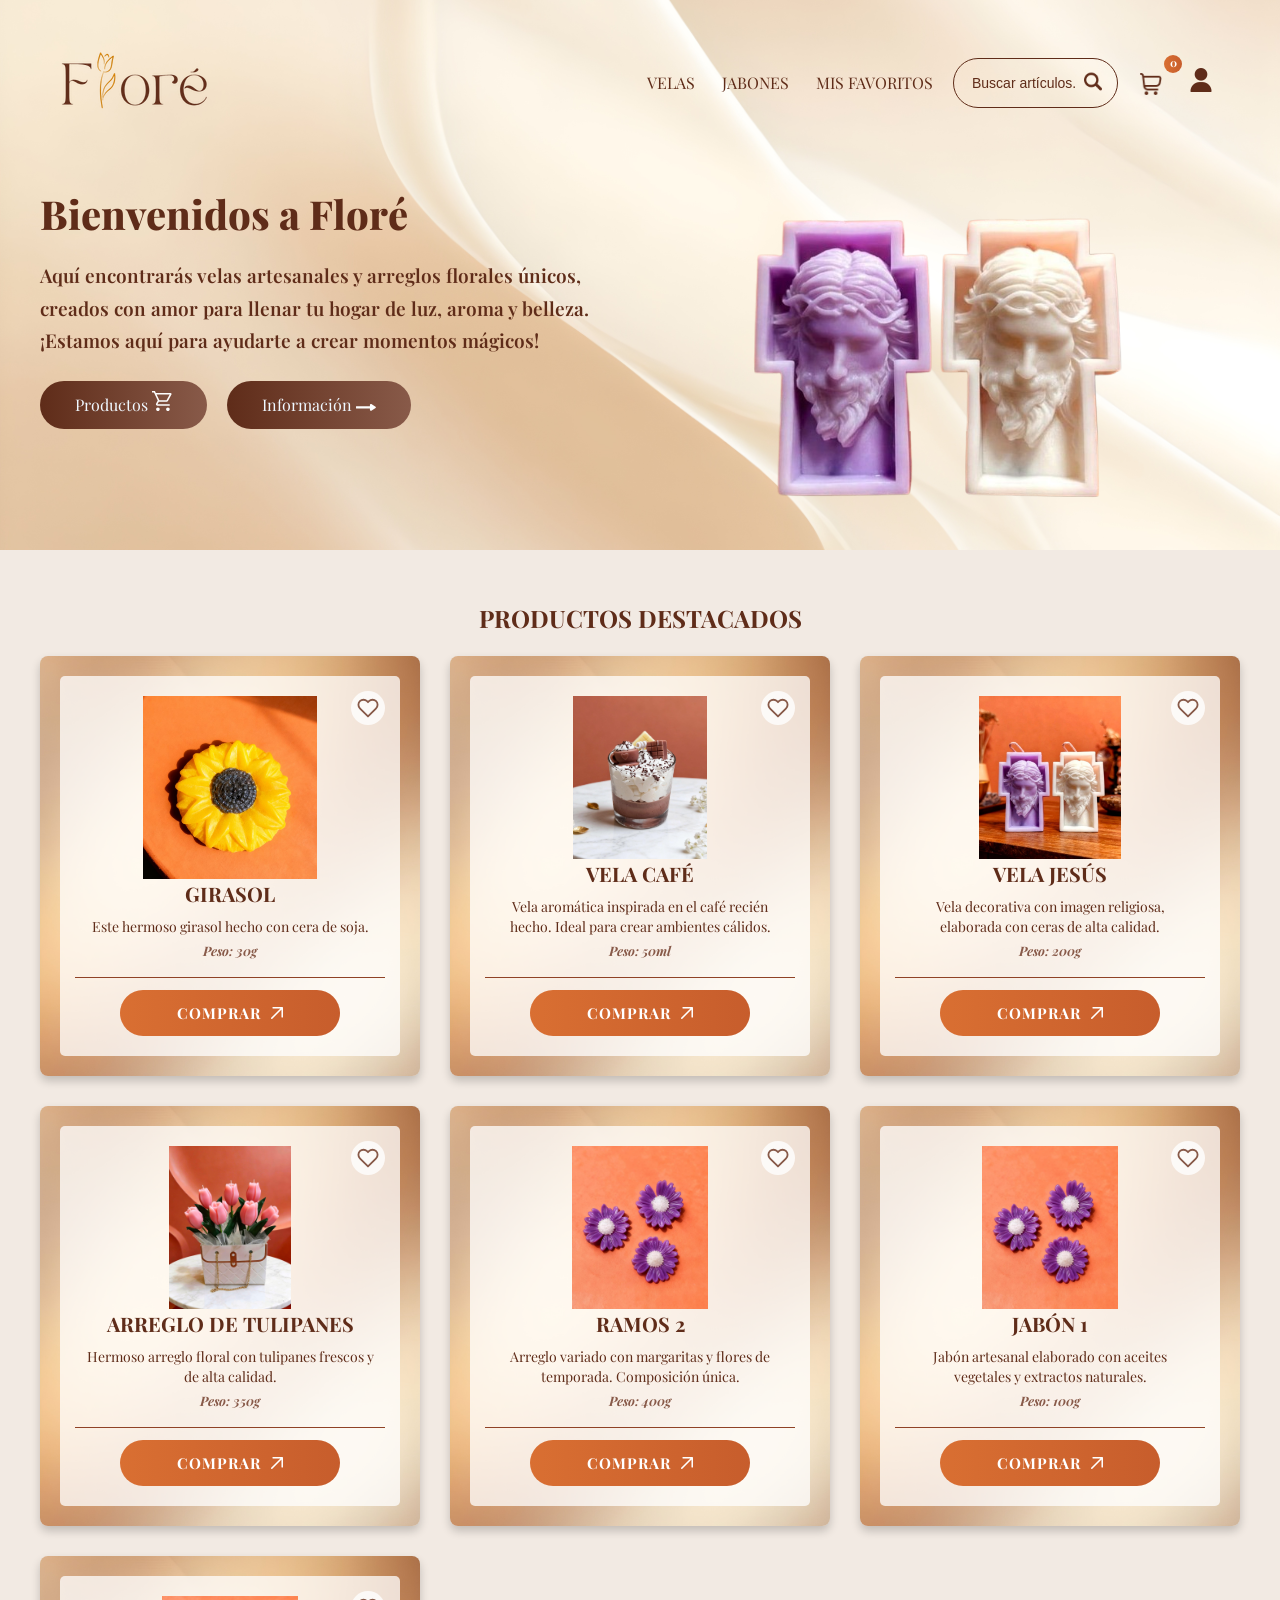
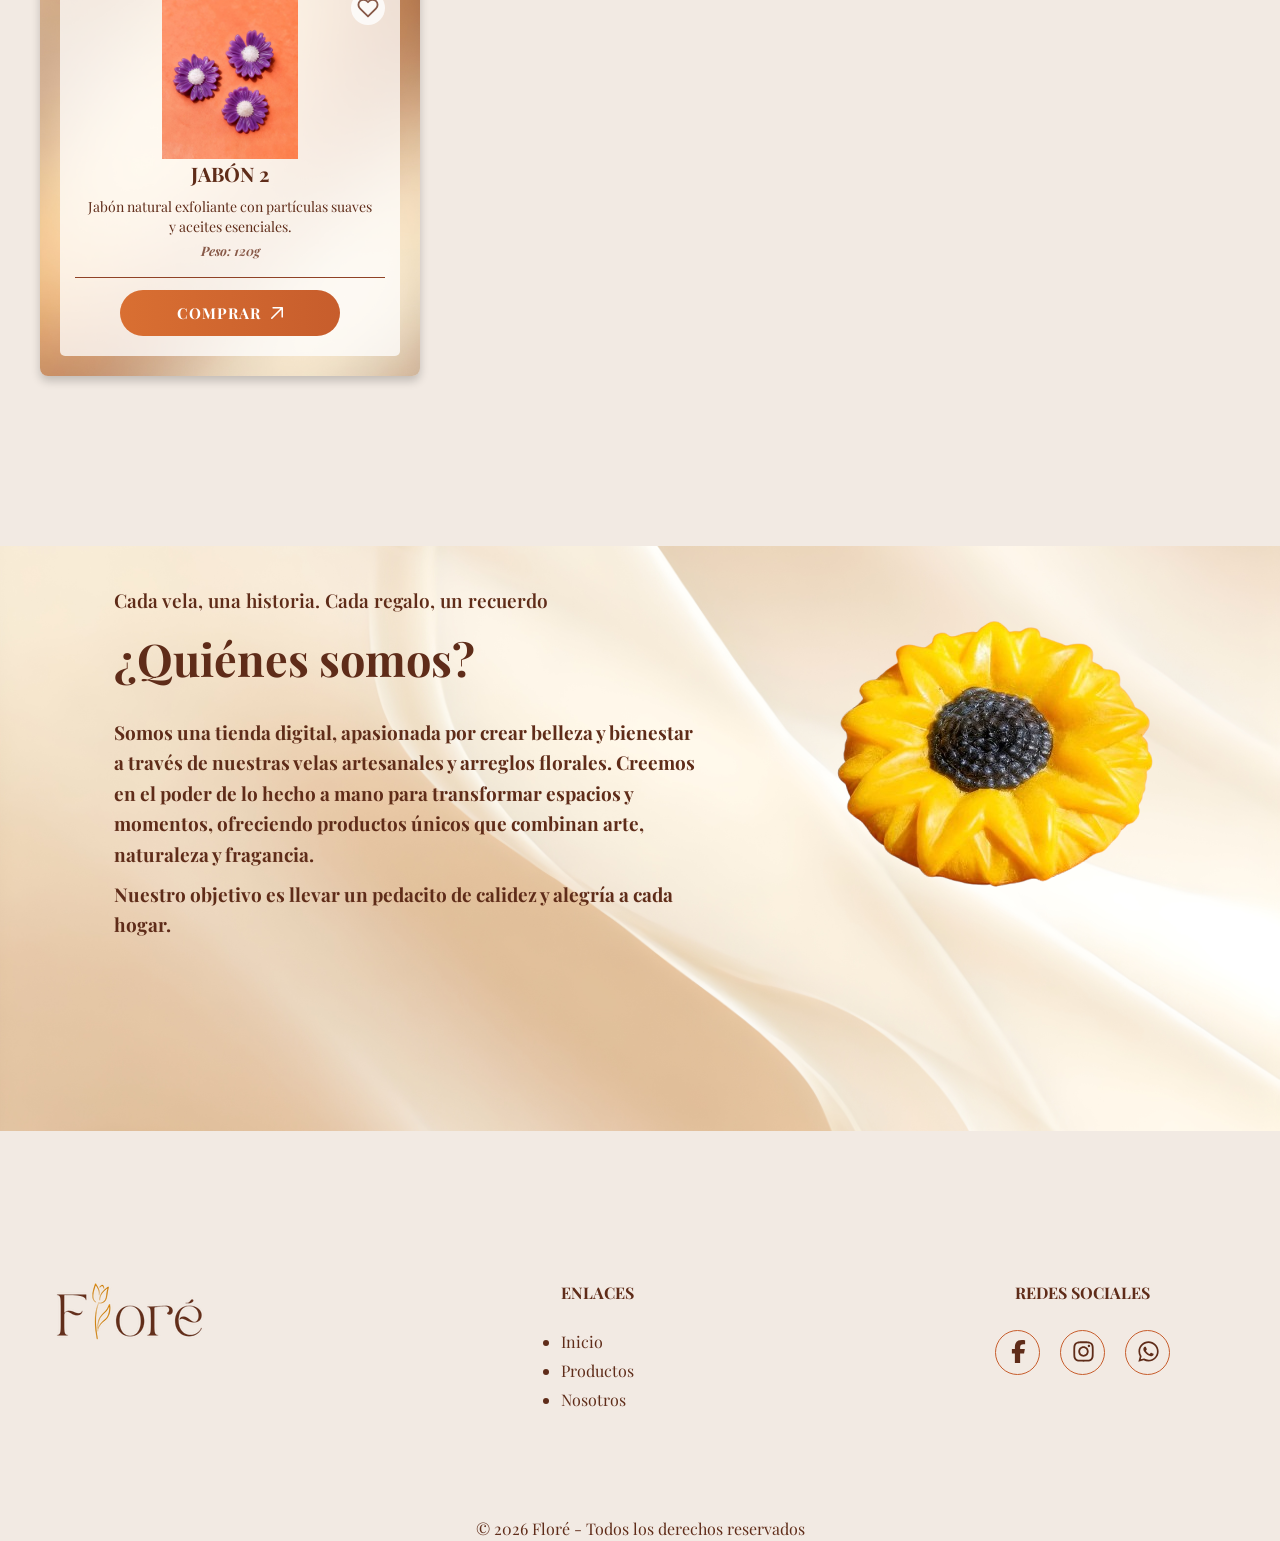
==== commit 02727cfe: "Soluciona imagen y restaura dirección en pedido" ====
--- a/index.html
+++ b/index.html
@@ -1,6 +1,5 @@
 <!DOCTYPE html>
 <html lang="es">
-
 <head>
     <meta charset="UTF-8">
     <meta name="viewport" content="width=device-width, initial-scale=1.0">
@@ -12,9 +11,8 @@
     <header>
         <div class="menu container">
             <a href="index.html">
-                <img src="IMAGENES/FloréLOGO.png" class="logo" alt="">
+                <img src="IMAGENES/FloréLOGO.png" class="logo" alt="FLORÉ">
             </a>
-
 
             <nav class="navbar">
                 <ul>
@@ -22,16 +20,12 @@
                     <li><a href="jabones.html">Jabones</a></li>
                     <li><a href="favoritos.html">Mis Favoritos</a></li>
 
-                    <!-- ✅ BARRA DE BÚSQUEDA CON DISEÑO IGUAL AL RESTO -->
                     <div class="barra-busqueda">
                         <input type="text" id="texto-busqueda" placeholder="Buscar artículos...">
                         <button type="button">
                             <img src="IMAGENES/BUSCAR CAFE.png" alt="Buscar" class="icono-busqueda">
                         </button>
-                        
-                    </div>
-
-                 
+                    </div>
 
                     <li class="carrito-item">
                         <a href="carrito.html" class="enlace-carrito">
@@ -42,58 +36,43 @@
 
                     <li class="perfil-item">
                         <a href="perfil.html" class="enlace-perfil">
-                            <img src="IMAGENES/usuario.png" alt="Carrito" class="icon-perfil">
+                            <img src="IMAGENES/usuario.png" alt="Perfil" class="icon-perfil">
                         </a>
                     </li>
-
-
                 </ul>
             </nav>
         </div>
 
-        <DIV class="header-content container">
+        <div class="header-content container">
             <div class="header-txt">
                 <h1>Bienvenidos a Floré</h1>
-                <P>
-                    Aquí encontrarás velas artesanales y arreglos florales únicos,
-                    creados con amor para llenar tu hogar de luz, aroma y belleza.
-                    Explora nuestra colección y déjate inspirar.
-                </P>
+                <p>Aquí encontrarás velas artesanales y arreglos florales únicos, creados con amor para llenar tu hogar de luz, aroma y belleza.</p>
                 <p>¡Estamos aquí para ayudarte a crear momentos mágicos!</p>
                 <div class="botones">
                     <a href="#productos-contenido" class="btn-1">Productos <img class="icon" src="IMAGENES/car.svg" alt=""></a>
                     <a href="#info" class="btn-2">Información <img class="icon" src="IMAGENES/arrow.svg" alt=""></a>
                 </div>
             </div>
-            <div class="header-img"></div>
-            <img src="IMAGENES/velajesus.png" class="velas" alt="">
-        </DIV>
+            <div class="header-img">
+                <img src="IMAGENES/velajesus.png" class="velas" alt="Vela Jesús">
+            </div>
+        </div>
     </header>
-
 
     <main class="producto-menu" id="productos-contenido">
         <div class="container">
-
             <div class="prod-header">
-                <!-- ✅ TÍTULO QUE CAMBIA SOLO -->
                 <h2 id="titulo-productos">PRODUCTOS DESTACADOS</h2>
             </div>
 
-            <!-- Secciones de anclaje -->
             <section id="velas"></section>
             <section id="ramos"></section>
             <section id="jabones"></section>
 
-
-            <!-- ✅ VISTA ORIGINAL -->
             <div class="contenedor-productos-todos" id="vista-original">
                 <div class="box-container-general" id="todos-los-productos">
 
-                    <!-- ============================================== -->
-                    <!-- ✅ TODOS LOS PRODUCTOS CORREGIDOS -->
-                    <!-- ============================================== -->
-
-                    <!-- PRODUCTO: GIRASOL -->
+                    <!-- GIRASOL -->
                     <div class="box-producto">
                         <div class="producto-item">
                             <div class="boton-favorito" 
@@ -101,32 +80,27 @@
                                 data-peso="30g" 
                                 data-precio="25.00" 
                                 data-imagen="IMAGENES/Girasol.jpg"
-                                data-descripcion="Este hermoso girasol hecha con cera de soja. Hecho totalmente a mano con mucho detalle y dedicacion"
+                                data-descripcion="Este hermoso girasol hecho con cera de soja. Hecho totalmente a mano con mucho detalle y dedicación"
                                 data-colores="Amarillo,Naranja"
                                 data-aromas="Vainilla,Frutos Rojos">
                                 <svg class="corazon-icono" xmlns="http://www.w3.org/2000/svg" width="24" height="24" viewBox="0 0 24 24" fill="none" stroke="currentColor" stroke-width="2" stroke-linecap="round" stroke-linejoin="round">
                                     <path d="M20.84 4.61a5.5 5.5 0 0 0-7.78 0L12 5.67l-1.06-1.06a5.5 5.5 0 0 0-7.78 7.78l1.06 1.06L12 21.23l7.78-7.78 1.06-1.06a5.5 5.5 0 0 0 0-7.78z"/>
                                 </svg>
                             </div>
-
                             <div class="imagen-producto">
                                 <img src="IMAGENES/Girasol.jpg" alt="GIRASOL">
                             </div>
-
                             <div class="contenido-producto">
                                 <h3>Girasol</h3>
-                                <!-- ✅ AHORA MUESTRA LA DESCRIPCIÓN CORRECTA -->
-                                <p>"Este hermoso girasol hecha con cera de soja."</p>
+                                <p>Este hermoso girasol hecho con cera de soja.</p>
                                 <p class="peso-producto">Peso: 30g</p>
-
-                                <div class="iconos-compra">
-                                    <!-- ✅ BOTÓN CON TODOS LOS DATOS COMPLETOS -->
+                                <div class="iconos-compra">
                                     <div class="comprar" 
                                         data-nombre="GIRASOL" 
                                         data-peso="30g" 
                                         data-precio="25.00" 
                                         data-imagen="IMAGENES/Girasol.jpg"
-                                        data-descripcion="Este hermoso girasol hecha con cera de soja.||Es el regalo perfecto para decorar cualquier espacio especial. Hecho totalmente a mano con mucho detalle y dedicacion"
+                                        data-descripcion="Este hermoso girasol hecho con cera de soja.||Es el regalo perfecto para decorar cualquier espacio especial. Hecho totalmente a mano con mucho detalle y dedicación"
                                         data-colores="Amarillo,Naranja"
                                         data-aromas="Vainilla,Frutos Rojos">
                                         <span>COMPRAR</span>
@@ -137,11 +111,11 @@
                         </div>
                     </div>
 
-                    <!-- PRODUCTO: VELA CAFE -->
-                    <div class="box-producto">
-                        <div class="producto-item">
-                            <div class="boton-favorito" 
-                                data-nombre="VELA CAFE" 
+                    <!-- VELA CAFÉ -->
+                    <div class="box-producto">
+                        <div class="producto-item">
+                            <div class="boton-favorito" 
+                                data-nombre="VELA CAFÉ" 
                                 data-peso="50ml" 
                                 data-precio="30.00" 
                                 data-imagen="IMAGENES/vela cafe.png"
@@ -156,12 +130,12 @@
                                 <img src="IMAGENES/vela cafe.png" alt="Vela Café">
                             </div>
                             <div class="contenido-producto">
-                                <h3>VELA CAFE</h3>
+                                <h3>VELA CAFÉ</h3>
                                 <p>Vela aromática inspirada en el café recién hecho. Ideal para crear ambientes cálidos.</p>
                                 <p class="peso-producto">Peso: 50ml</p>
                                 <div class="iconos-compra">
                                     <div class="comprar" 
-                                        data-nombre="VELA CAFE" 
+                                        data-nombre="VELA CAFÉ" 
                                         data-peso="50ml" 
                                         data-precio="30.00" 
                                         data-imagen="IMAGENES/vela cafe.png"
@@ -176,7 +150,7 @@
                         </div>
                     </div>
 
-                    <!-- PRODUCTO: VELA JESÚS -->
+                    <!-- VELA JESÚS -->
                     <div class="box-producto">
                         <div class="producto-item">
                             <div class="boton-favorito" 
@@ -215,7 +189,7 @@
                         </div>
                     </div>
 
-                    <!-- PRODUCTO: ARREGLO DE TULIPANES -->
+                    <!-- ARREGLO DE TULIPANES -->
                     <div class="box-producto">
                         <div class="producto-item">
                             <div class="boton-favorito" 
@@ -254,7 +228,7 @@
                         </div>
                     </div>
 
-                    <!-- PRODUCTO: RAMOS 2 -->
+                    <!-- RAMOS 2 -->
                     <div class="box-producto">
                         <div class="producto-item">
                             <div class="boton-favorito" 
@@ -293,7 +267,7 @@
                         </div>
                     </div>
 
-                    <!-- PRODUCTO: JABÓN 1 -->
+                    <!-- JABÓN 1 -->
                     <div class="box-producto">
                         <div class="producto-item">
                             <div class="boton-favorito" 
@@ -309,7 +283,7 @@
                                 </svg>
                             </div>
                             <div class="imagen-producto">
-                                <img src="IMAGENES/margaritas.png" alt="Margaritas">
+                                <img src="IMAGENES/margaritas.png" alt="Jabón artesanal">
                             </div>
                             <div class="contenido-producto">
                                 <h3>JABÓN 1</h3>
@@ -332,7 +306,7 @@
                         </div>
                     </div>
 
-                    <!-- PRODUCTO: JABÓN 2 -->
+                    <!-- JABÓN 2 -->
                     <div class="box-producto">
                         <div class="producto-item">
                             <div class="boton-favorito" 
@@ -348,7 +322,7 @@
                                 </svg>
                             </div>
                             <div class="imagen-producto">
-                                <img src="IMAGENES/margaritas.png" alt="Margaritas">
+                                <img src="IMAGENES/margaritas.png" alt="Jabón exfoliante">
                             </div>
                             <div class="contenido-producto">
                                 <h3>JABÓN 2</h3>
@@ -370,32 +344,26 @@
                             </div>
                         </div>
                     </div>
-
                 </div>
             </div>
 
-            <!-- ✅ VISTA DE BÚSQUEDA (SE MUESTRA AL BUSCAR) -->
             <div id="vista-busqueda" style="display: none;">
                 <div id="resultados-busqueda" class="box-container-general"></div>
             </div>
-
         </div>
     </main>
 
     <section class="info" id="info">
         <div class="info-container">
             <div class="info-img">
-                <img src="IMAGENES/girasol-transparente.png" alt="">
+                <img src="IMAGENES/girasol-transparente.png" alt="Girasol">
             </div>
             <div class="info-txt">
                 <p>Cada vela, una historia. Cada regalo, un recuerdo</p>
                 <h2>¿Quiénes somos?</h2>
                 <div class="info-sec">
                     <div class="info-txt2">
-                        <p>Somos una tienda digital, apasionada por crear belleza y
-                            bienestar a través de nuestras velas artesanales y arreglos florales.
-                            Creemos en el poder de lo hecho a mano para transformar espacios y
-                            momentos, ofreciendo productos únicos que combinan arte, naturaleza y fragancia. </p>
+                        <p>Somos una tienda digital, apasionada por crear belleza y bienestar a través de nuestras velas artesanales y arreglos florales. Creemos en el poder de lo hecho a mano para transformar espacios y momentos, ofreciendo productos únicos que combinan arte, naturaleza y fragancia.</p>
                         <p>Nuestro objetivo es llevar un pedacito de calidez y alegría a cada hogar.</p>
                     </div>
                 </div>
@@ -403,9 +371,8 @@
         </div>
     </section>
 
-
     <footer class="footer-container">
-        <img class="logo-2" src="IMAGENES/FloréLOGO.png" alt="">
+        <img class="logo-2" src="IMAGENES/FloréLOGO.png" alt="FLORÉ">
         <div class="links">
             <h4>Enlaces</h4>
             <ul>
@@ -417,55 +384,52 @@
         <div class="links">
             <h4>Redes Sociales</h4>
             <div class="sociales">
-                <a href="https://www.facebook.com/profile.php?id=61588585256446"><div class="social"><img src="IMAGENES/facebook-cafe.svg" alt=""></div></a>
-                <a href="https://www.instagram.com/flore_arregloseternos/"><div class="social"><img src="IMAGENES/instagram-cafe.svg" alt=""></div></a>
-                <a href="#"><div class="social"><img src="IMAGENES/whatsapp-cafe.svg" alt=""></div></a>
+                <a href="https://www.facebook.com/profile.php?id=61588585256446" target="_blank" rel="noopener">
+                    <div class="social"><img src="IMAGENES/facebook-cafe.svg" alt="Facebook"></div>
+                </a>
+                <a href="https://www.instagram.com/flore_arregloseternos/" target="_blank" rel="noopener">
+                    <div class="social"><img src="IMAGENES/instagram-cafe.svg" alt="Instagram"></div>
+                </a>
+                <a href="#" target="_blank" rel="noopener">
+                    <div class="social"><img src="IMAGENES/whatsapp-cafe.svg" alt="WhatsApp"></div>
+                </a>
             </div>
         </div>
     </footer>
 
     <div class="derechos">
-            <p>© 2026 Floré - Todos los derechos reservados</p>
-        </div>
+        <p>© 2026 Floré - Todos los derechos reservados</p>
+    </div>
 
     <script src="Scrip.js"></script>
-
-     <script>
-  document.addEventListener('DOMContentLoaded', function () {
-
-    // 🧩 ELEMENTOS GENERALES
+    <script>
+document.addEventListener('DOMContentLoaded', function () {
     const inputBuscar = document.getElementById('texto-busqueda');
     const titulo = document.getElementById('titulo-productos');
     const vistaOriginal = document.getElementById('vista-original');
     const vistaBusqueda = document.getElementById('vista-busqueda');
     const contenedorResultados = document.getElementById('resultados-busqueda');
+    const contadorCarrito = document.getElementById('contador-carrito');
 
     let resultadosActivos = false;
     let baseDeDatosGlobal = [];
     let cargando = false;
     let listaFavoritos = JSON.parse(localStorage.getItem('listaFavoritos')) || [];
-    const contadorCarrito = document.getElementById('contador-carrito');
     let productosEnCarrito = JSON.parse(localStorage.getItem('carritoProductos')) || [];
 
-    // 📄 LISTA DE TODAS LAS PÁGINAS A BUSCAR
-    const misPaginasConProductos = [
-        "FLORÉ.html", "velas.html", "ramos.html", "jabones.html"
-    ];
-
-    // 🔧 QUITAR ACENTOS PARA BÚSQUEDA PERFECTA
+    const misPaginasConProductos = ["FLORÉ.html", "velas.html", "ramos.html", "jabones.html"];
+
     function quitarAcentos(texto) {
         if (!texto) return "";
         return texto.normalize("NFD").replace(/[\u0300-\u036f]/g, "").toLowerCase();
     }
 
-    // 🛒 ACTUALIZAR CONTADOR CARRITO
     function actualizarContadorCarrito() {
         let total = productosEnCarrito.reduce((suma, item) => suma + (Number(item.cantidad) || 0), 0);
         if(contadorCarrito) contadorCarrito.textContent = total;
     }
     actualizarContadorCarrito();
 
-    // 📥 CARGAR TODOS LOS PRODUCTOS - ✅ AHORA LEE Y GUARDA TODO CORRECTAMENTE
     async function cargarTodosLosProductos() {
         if(baseDeDatosGlobal.length > 0) return;
         try {
@@ -481,16 +445,11 @@
                     const productosDeEstaPagina = documento.querySelectorAll('.box-producto');
                     productosDeEstaPagina.forEach(prod => {
                         const nombre = prod.querySelector('h3')?.textContent.trim() || "";
-                        
-                        // ✅ DESCRIPCIÓN CORTA: Para verla en la lista
                         const parrafoCorto = prod.querySelector('.contenido-producto > p:first-of-type');
                         const descripcionCorta = parrafoCorto ? parrafoCorto.textContent.trim() : "Sin descripción";
-
-                        // ✅ DESCRIPCIÓN LARGA + DATOS COMPLETOS: Los extraemos del botón
                         const botonDatos = prod.querySelector('.comprar');
                         if (!botonDatos) return;
 
-                        // ✅ LEEMOS CADA DATO ASEGURANDO QUE NO SEA UNDEFINED
                         const descripcionLarga = botonDatos.dataset.descripcion?.trim() || descripcionCorta;
                         const peso = botonDatos.dataset.peso?.trim() || "No especificado";
                         const colores = botonDatos.dataset.colores?.trim() || "";
@@ -500,14 +459,8 @@
 
                         if (nombre && imagen) {
                             baseDeDatosGlobal.push({
-                                nombre: nombre,
-                                descripcion_corta: descripcionCorta,
-                                descripcion_larga: descripcionLarga,
-                                imagen: imagen,
-                                precio: precio,
-                                peso: peso,
-                                colores: colores,
-                                aromas: aromas
+                                nombre, descripcion_corta: descripcionCorta, descripcion_larga: descripcionLarga,
+                                imagen, precio, peso, colores, aromas
                             });
                         }
                     });
@@ -516,38 +469,32 @@
                 }
             }
         } catch (error) {
-            console.error("❌ Error al cargar catálogo:", error);
+            console.error("Error al cargar catálogo:", error);
         }
     }
 
-    // ✅ FUNCIÓN PRINCIPAL DE BÚSQUEDA
     async function buscarEnTiempoReal() {
         if(!inputBuscar || cargando) return;
         cargando = true;
-
         const textoBuscar = quitarAcentos(inputBuscar.value.trim());
 
-        // ✅ VOLVER A VISTA ORIGINAL AL BORRAR
         if (textoBuscar === "") {
             if(resultadosActivos) {
                 vistaBusqueda.style.display = "none";
                 vistaOriginal.style.display = "block";
-                titulo.textContent = "VELAS AROMÁTICAS";
+                titulo.textContent = "PRODUCTOS DESTACADOS";
                 resultadosActivos = false;
             }
             cargando = false;
             return;
         }
 
-        // ✅ CAMBIAR A MODO BÚSQUEDA
         resultadosActivos = true;
         vistaOriginal.style.display = "none";
         vistaBusqueda.style.display = "block";
         contenedorResultados.innerHTML = "";
-
         await cargarTodosLosProductos();
 
-        // ✅ FILTRAR
         const resultados = baseDeDatosGlobal.filter(producto => 
             quitarAcentos(producto.nombre).includes(textoBuscar) ||
             quitarAcentos(producto.descripcion_corta).includes(textoBuscar)
@@ -563,7 +510,6 @@
             return;
         }
 
-        // ✅ DIBUJAR RESULTADOS CON TODOS LOS DATOS
         resultados.forEach(prod => {
             const esFavorito = listaFavoritos.some(fav => fav.nombre === prod.nombre);
             const tarjeta = document.createElement('div');
@@ -571,33 +517,25 @@
             tarjeta.innerHTML = `
                 <div class="producto-item">
                     <div class="boton-favorito ${esFavorito ? 'activo' : ''}"
-                        data-nombre="${prod.nombre}"
-                        data-peso="${prod.peso}"
-                        data-precio="${prod.precio}"
-                        data-imagen="${prod.imagen}"
+                        data-nombre="${prod.nombre}" data-peso="${prod.peso}"
+                        data-precio="${prod.precio}" data-imagen="${prod.imagen}"
                         data-descripcion="${prod.descripcion_larga}"
-                        data-colores="${prod.colores}"
-                        data-aromas="${prod.aromas}">
+                        data-colores="${prod.colores}" data-aromas="${prod.aromas}">
                         <svg class="corazon-icono" xmlns="http://www.w3.org/2000/svg" viewBox="0 0 24 24" fill="none" stroke="currentColor" stroke-width="2" stroke-linecap="round" stroke-linejoin="round">
                             <path d="M20.84 4.61a5.5 5.5 0 0 0-7.78 0L12 5.67l-1.06-1.06a5.5 5.5 0 0 0-7.78 7.78l1.06 1.06L12 21.23l7.78-7.78 1.06-1.06a5.5 5.5 0 0 0 0-7.78z"/>
                         </svg>
                     </div>
-                    <div class="imagen-producto">
-                        <img src="${prod.imagen}" alt="${prod.nombre}">
-                    </div>
+                    <div class="imagen-producto"><img src="${prod.imagen}" alt="${prod.nombre}"></div>
                     <div class="contenido-producto">
                         <h3>${prod.nombre}</h3>
                         <p>${prod.descripcion_corta}</p>
                         <p class="peso-producto">Peso: ${prod.peso || 'Sin peso'}</p>
                         <div class="iconos-compra">
                             <div class="comprar" 
-                                data-nombre="${prod.nombre}" 
-                                data-precio="${prod.precio}" 
-                                data-peso="${prod.peso}"
-                                data-imagen="${prod.imagen}"
+                                data-nombre="${prod.nombre}" data-precio="${prod.precio}"
+                                data-peso="${prod.peso}" data-imagen="${prod.imagen}"
                                 data-descripcion="${prod.descripcion_larga}"
-                                data-colores="${prod.colores}"
-                                data-aromas="${prod.aromas}">
+                                data-colores="${prod.colores}" data-aromas="${prod.aromas}">
                                 <span>COMPRAR</span>
                                 <img src="IMAGENES/flecha arriba.png" alt="flecha-arriba">
                             </div>
@@ -607,52 +545,36 @@
             contenedorResultados.appendChild(tarjeta);
         });
 
-        // ✅ ACTIVAR EVENTOS
         activarEventosGlobales();
         cargando = false;
     }
 
-    // ⚙️ EVENTOS GLOBALES - ✅ CORREGIDO: ENVÍA TODO CODIFICADO
     function activarEventosGlobales() {
-        // Corazones favoritos
         document.querySelectorAll('.boton-favorito').forEach(corazon => {
             corazon.addEventListener('click', function() {
                 const datos = {
-                    nombre: this.dataset.nombre || "",
-                    imagen: this.dataset.imagen || "",
-                    peso: this.dataset.peso || "",
-                    precio: this.dataset.precio || "",
-                    descripcion: this.dataset.descripcion || "",
-                    colores: this.dataset.colores || "",
+                    nombre: this.dataset.nombre || "", imagen: this.dataset.imagen || "",
+                    peso: this.dataset.peso || "", precio: this.dataset.precio || "",
+                    descripcion: this.dataset.descripcion || "", colores: this.dataset.colores || "",
                     aromas: this.dataset.aromas || ""
                 };
                 const existe = listaFavoritos.some(f => f.nombre === datos.nombre);
-                if(existe) {
-                    listaFavoritos = listaFavoritos.filter(f => f.nombre !== datos.nombre);
-                    this.classList.remove('activo');
-                } else {
-                    listaFavoritos.push(datos);
-                    this.classList.add('activo');
-                }
+                existe 
+                    ? listaFavoritos = listaFavoritos.filter(f => f.nombre !== datos.nombre)
+                    : listaFavoritos.push(datos);
+                this.classList.toggle('activo', !existe);
                 localStorage.setItem('listaFavoritos', JSON.stringify(listaFavoritos));
             });
         });
 
-        // ✅ BOTÓN COMPRAR: AHORA ENVÍA LA URL PERFECTA Y COMPLETA
         document.querySelectorAll('.comprar').forEach(btn => {
             btn.addEventListener('click', function() {
-                // 1. Extraemos y ASEGURAMOS que todos los datos existan
                 const datos = {
-                    nombre: this.dataset.nombre || "Sin nombre",
-                    precio: this.dataset.precio || "0.00",
-                    peso: this.dataset.peso || "No especificado",
-                    imagen: this.dataset.imagen || "",
+                    nombre: this.dataset.nombre || "Sin nombre", precio: this.dataset.precio || "0.00",
+                    peso: this.dataset.peso || "No especificado", imagen: this.dataset.imagen || "",
                     descripcion: this.dataset.descripcion || "Sin descripción",
-                    colores: this.dataset.colores || "",
-                    aromas: this.dataset.aromas || ""
+                    colores: this.dataset.colores || "", aromas: this.dataset.aromas || ""
                 };
-
-                // 2. CODIFICAMOS TODO para que no se rompa nada con espacios ni tildes
                 const url = `producto.html?nombre=${encodeURIComponent(datos.nombre)}` +
                             `&precio=${encodeURIComponent(datos.precio)}` +
                             `&peso=${encodeURIComponent(datos.peso)}` +
@@ -660,21 +582,14 @@
                             `&descripcion=${encodeURIComponent(datos.descripcion)}` +
                             `&colores=${encodeURIComponent(datos.colores)}` +
                             `&aromas=${encodeURIComponent(datos.aromas)}`;
-
-                // 3. Vamos a la vista previa
                 window.location.href = url;
             });
         });
     }
 
-    // 🚀 INICIAR
-    if(inputBuscar) {
-        inputBuscar.addEventListener('input', buscarEnTiempoReal);
-    }
-
+    if(inputBuscar) inputBuscar.addEventListener('input', buscarEnTiempoReal);
     activarEventosGlobales();
-
 });
-</script>
+    </script>
 </body>
 </html>
--- a/ESTILO.css
+++ b/ESTILO.css
@@ -168,9 +168,9 @@
 }
 
 .header-txt {
-    margin-top: 150px;
-    width: 100%;
-    padding-right: 10px;
+    margin-top: 100px;
+    width: 50%;
+    padding-right: 30px;
     line-height: 1.7;
 }
 
@@ -188,7 +188,7 @@
 }
 
 .header-img{
-    width: 20%; /* ✅ Que la imagen ocupe la mitad derecha */
+    width: 50%; /* ✅ Que la imagen ocupe la mitad derecha */
     display: flex;
     justify-content: center;
     align-items: center;
@@ -464,7 +464,7 @@
     background-repeat: no-repeat;
     background-size: cover;
     height: 65vh;
-    margin-top: -80px;
+    margin-top: 0px;
 }
 
 .info-container{
@@ -571,17 +571,6 @@
 
 
 
-
-
-
-
-
-
-
-
-
-
-
 @keyframes agregarACarrito {
     0% { transform: scale(1); }
     50% { transform: scale(1.05); background-color: #5cb85c; }
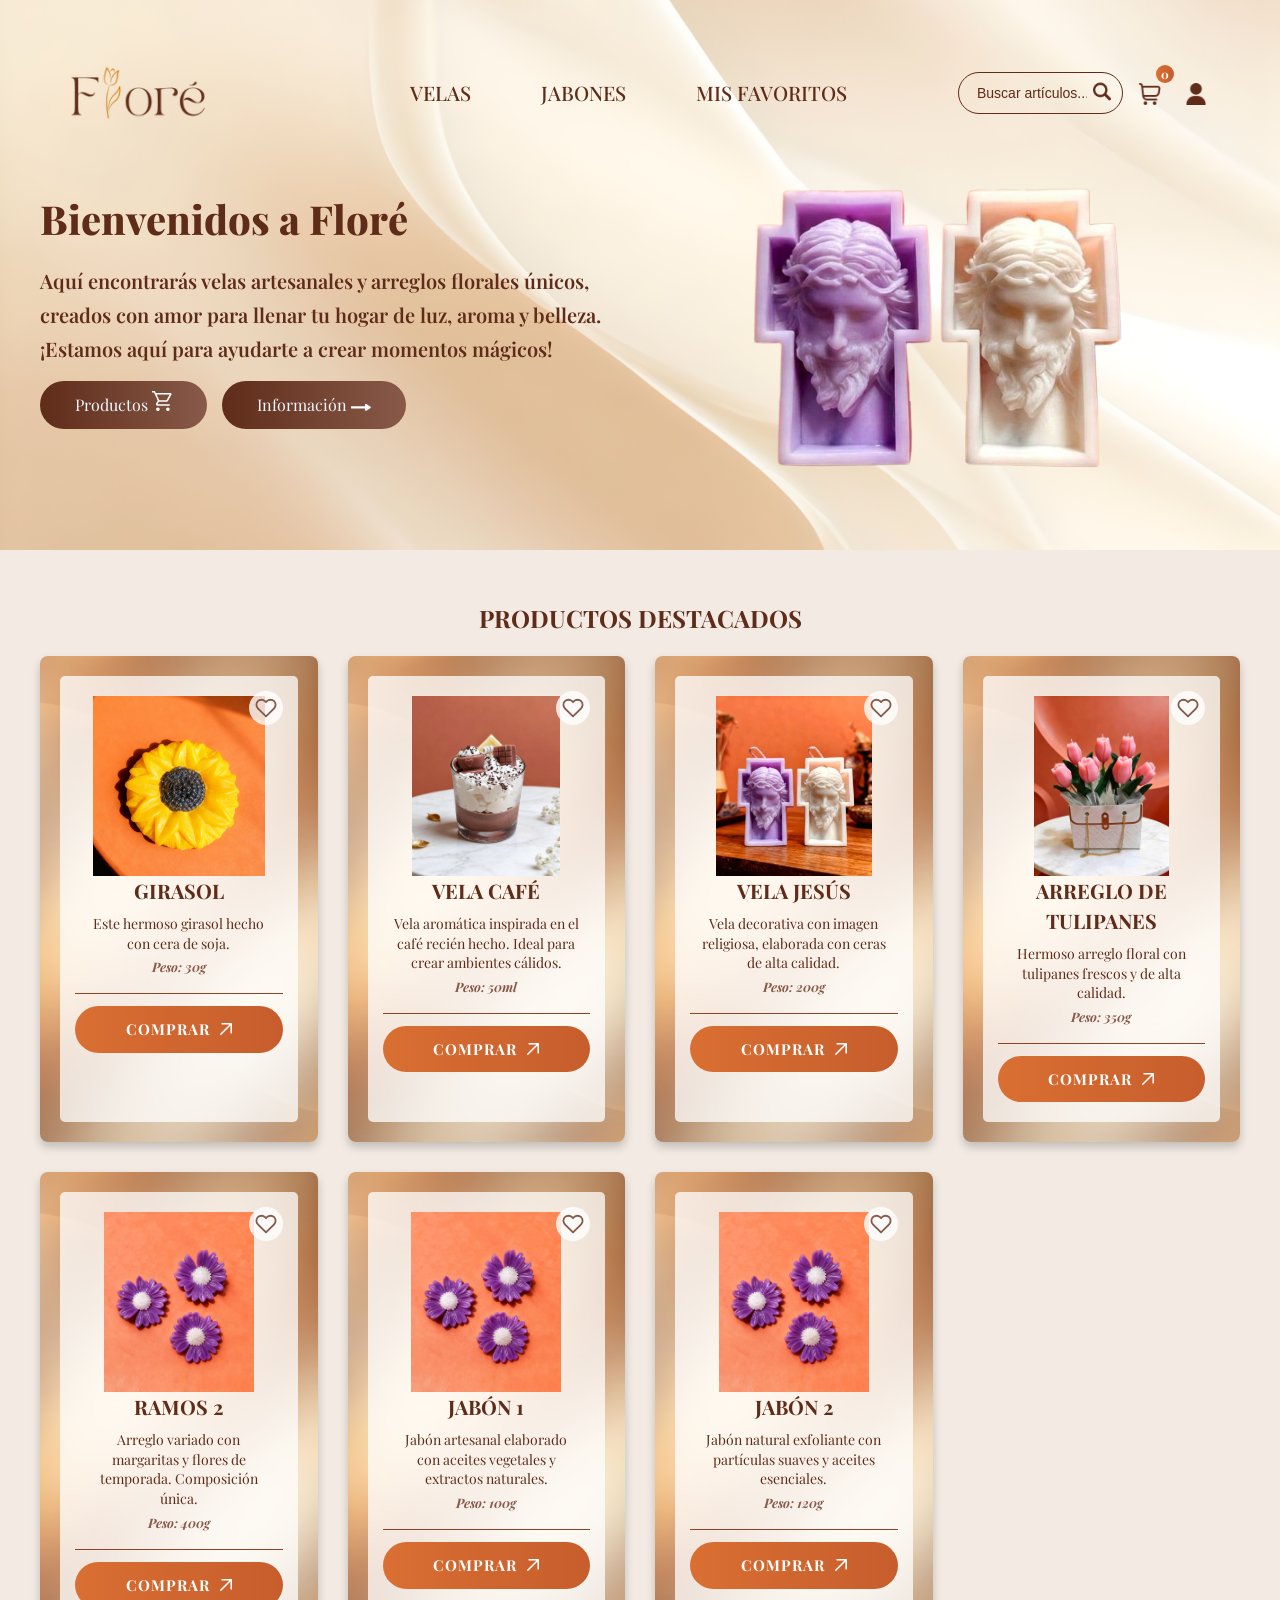
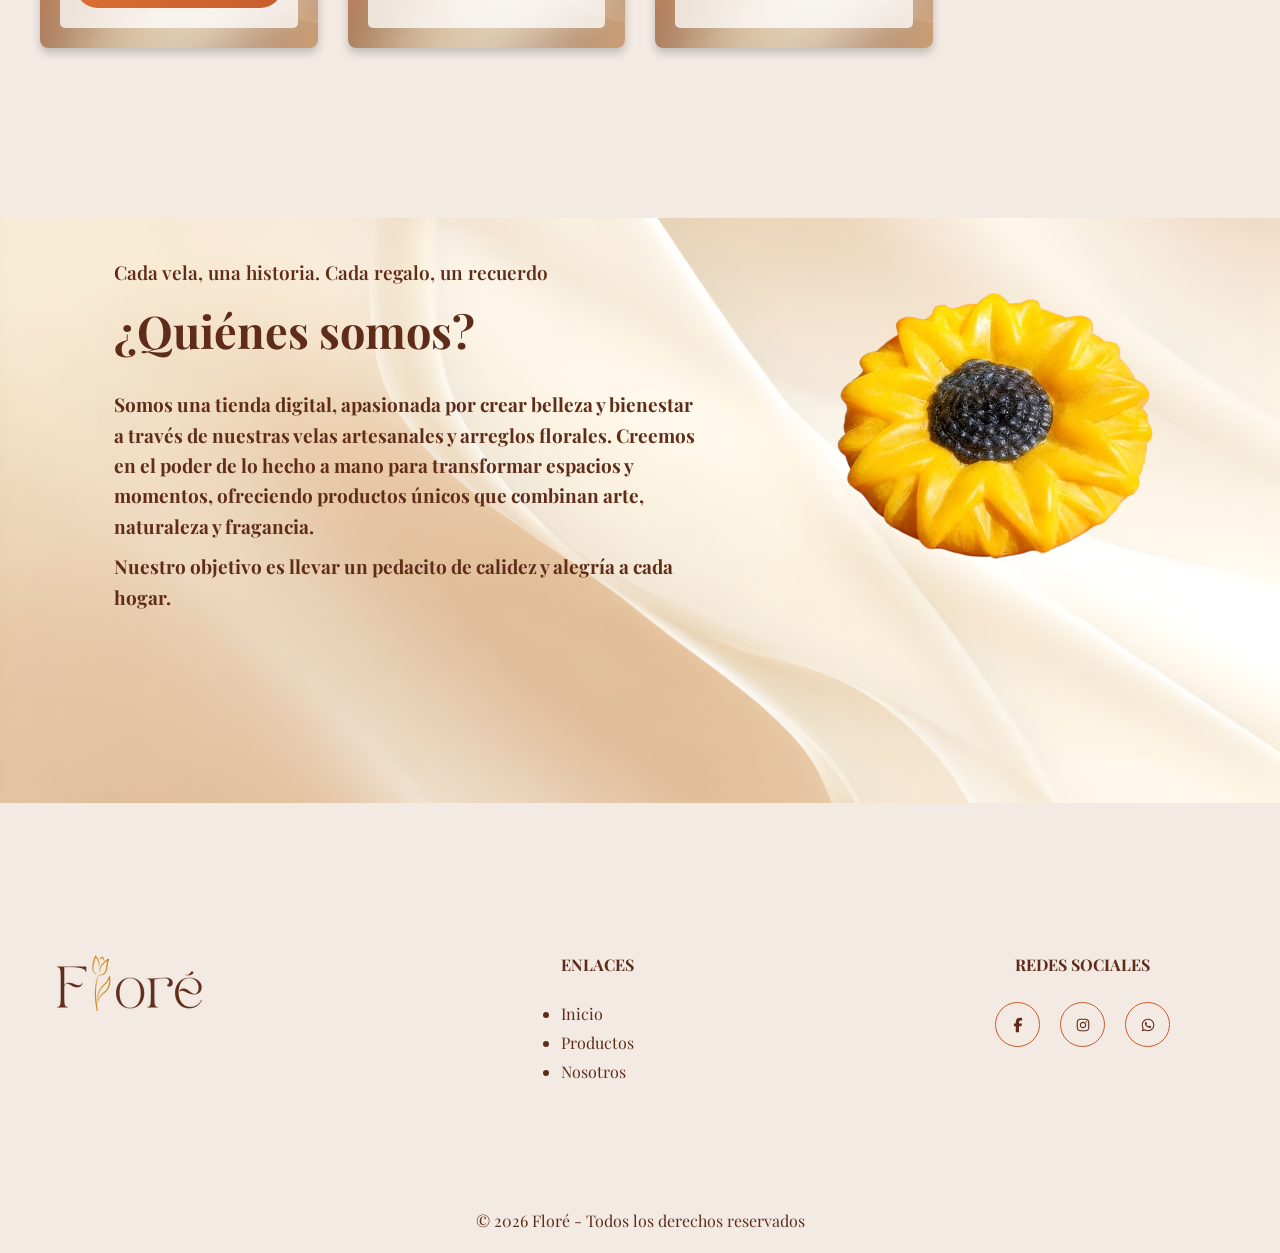
==== commit 169facfe: "Vista del telefono" ====
--- a/index.html
+++ b/index.html
@@ -10,38 +10,46 @@
 <body>
     <header>
         <div class="menu container">
-            <a href="index.html">
-                <img src="IMAGENES/FloréLOGO.png" class="logo" alt="FLORÉ">
+    <!-- Logo al lado izquierdo -->
+    <a href="index.html" class="enlace-logo">
+        <img src="IMAGENES/FloréLOGO.png" class="logo" alt="FLORÉ">
+    </a>
+
+    
+    <!-- Navegación al centro -->
+    <nav class="navbar">
+        <ul>
+            <li><a href="velas.html">Velas</a></li>
+            <li><a href="jabones.html">Jabones</a></li>
+            <li><a href="favoritos.html">Mis Favoritos</a></li>
+        </ul>
+    </nav>
+
+    <!-- Acciones al lado derecho: Buscador + Carrito + Perfil -->
+    <div class="menu-acciones">
+        <div class="barra-busqueda">
+            <input type="text" id="texto-busqueda" placeholder="Buscar artículos...">
+            <button type="button">
+                <img src="IMAGENES/BUSCAR CAFE.png" alt="Buscar" class="icono-busqueda">
+            </button>
+        </div>
+
+        <div class="carrito-item">
+            <a href="carrito.html" class="enlace-carrito">
+                <img src="IMAGENES/carro compras- cafe.png" alt="Carrito" class="icon-carrito">
+                <span class="contador-carrito" id="contador-carrito">0</span>
             </a>
-
-            <nav class="navbar">
-                <ul>
-                    <li><a href="velas.html">Velas</a></li>
-                    <li><a href="jabones.html">Jabones</a></li>
-                    <li><a href="favoritos.html">Mis Favoritos</a></li>
-
-                    <div class="barra-busqueda">
-                        <input type="text" id="texto-busqueda" placeholder="Buscar artículos...">
-                        <button type="button">
-                            <img src="IMAGENES/BUSCAR CAFE.png" alt="Buscar" class="icono-busqueda">
-                        </button>
-                    </div>
-
-                    <li class="carrito-item">
-                        <a href="carrito.html" class="enlace-carrito">
-                            <img src="IMAGENES/carro compras- cafe.png" alt="Carrito" class="icon-carrito">
-                            <span class="contador-carrito" id="contador-carrito">0</span>
-                        </a>
-                    </li>
-
-                    <li class="perfil-item">
-                        <a href="perfil.html" class="enlace-perfil">
-                            <img src="IMAGENES/usuario.png" alt="Perfil" class="icon-perfil">
-                        </a>
-                    </li>
-                </ul>
-            </nav>
-        </div>
+        </div>
+
+        <div class="perfil-item">
+            <a href="perfil.html" class="enlace-perfil">
+                <img src="IMAGENES/usuario.png" alt="Perfil" class="icon-perfil">
+            </a>
+        </div>
+    </div>
+</div>
+
+
 
         <div class="header-content container">
             <div class="header-txt">
@@ -417,7 +425,8 @@
     let listaFavoritos = JSON.parse(localStorage.getItem('listaFavoritos')) || [];
     let productosEnCarrito = JSON.parse(localStorage.getItem('carritoProductos')) || [];
 
-    const misPaginasConProductos = ["FLORÉ.html", "velas.html", "ramos.html", "jabones.html"];
+    // Páginas con productos reales
+    const misPaginasConProductos = ["index.html", "velas.html", "jabones.html", "favoritos.html"];
 
     function quitarAcentos(texto) {
         if (!texto) return "";
@@ -425,13 +434,13 @@
     }
 
     function actualizarContadorCarrito() {
-        let total = productosEnCarrito.reduce((suma, item) => suma + (Number(item.cantidad) || 0), 0);
-        if(contadorCarrito) contadorCarrito.textContent = total;
+        const total = productosEnCarrito.reduce((suma, item) => suma + (Number(item.cantidad) || 0), 0);
+        if (contadorCarrito) contadorCarrito.textContent = total;
     }
     actualizarContadorCarrito();
 
     async function cargarTodosLosProductos() {
-        if(baseDeDatosGlobal.length > 0) return;
+        if (baseDeDatosGlobal.length > 0) return;
         try {
             baseDeDatosGlobal = [];
             for (const pagina of misPaginasConProductos) {
@@ -456,15 +465,16 @@
                         const aromas = botonDatos.dataset.aromas?.trim() || "";
                         const precio = botonDatos.dataset.precio?.trim() || "0.00";
                         const imagen = prod.querySelector('img')?.getAttribute('src') || "";
+                        const imagenes = botonDatos.dataset.imagenes?.trim() || "";
 
                         if (nombre && imagen) {
                             baseDeDatosGlobal.push({
                                 nombre, descripcion_corta: descripcionCorta, descripcion_larga: descripcionLarga,
-                                imagen, precio, peso, colores, aromas
+                                imagen, imagenes, precio, peso, colores, aromas
                             });
                         }
                     });
-                } catch(err) {
+                } catch (err) {
                     console.warn("No se pudo cargar:", pagina, err);
                 }
             }
@@ -473,16 +483,26 @@
         }
     }
 
-    async function buscarEnTiempoReal() {
-        if(!inputBuscar || cargando) return;
+    // ✅ NUEVO: Recibe la búsqueda que viene de perfil.html u otras páginas
+    async function cargarBusquedaDesdeURL() {
+        const params = new URLSearchParams(window.location.search);
+        const termino = params.get('buscar');
+        if (!termino || termino.trim().length < 2) return;
+
+        if (inputBuscar) inputBuscar.value = termino.trim();
+        await buscarEnTiempoReal(termino.trim());
+    }
+
+    async function buscarEnTiempoReal(terminoForzado = null) {
+        if (!inputBuscar || cargando) return;
         cargando = true;
-        const textoBuscar = quitarAcentos(inputBuscar.value.trim());
+        const textoBuscar = terminoForzado ? quitarAcentos(terminoForzado) : quitarAcentos(inputBuscar.value.trim());
 
         if (textoBuscar === "") {
-            if(resultadosActivos) {
+            if (resultadosActivos) {
                 vistaBusqueda.style.display = "none";
                 vistaOriginal.style.display = "block";
-                titulo.textContent = "PRODUCTOS DESTACADOS";
+                if (titulo) titulo.textContent = "PRODUCTOS DESTACADOS";
                 resultadosActivos = false;
             }
             cargando = false;
@@ -495,17 +515,17 @@
         contenedorResultados.innerHTML = "";
         await cargarTodosLosProductos();
 
-        const resultados = baseDeDatosGlobal.filter(producto => 
+        const resultados = baseDeDatosGlobal.filter(producto =>
             quitarAcentos(producto.nombre).includes(textoBuscar) ||
             quitarAcentos(producto.descripcion_corta).includes(textoBuscar)
         );
 
-        titulo.textContent = resultados.length > 0 
-            ? `PRODUCTOS ENCONTRADOS (${resultados.length})` 
+        if (titulo) titulo.textContent = resultados.length > 0
+            ? `PRODUCTOS ENCONTRADOS (${resultados.length})`
             : `NINGÚN PRODUCTO COINCIDE`;
 
-        if(resultados.length === 0) {
-            contenedorResultados.innerHTML = `<p class="texto-vacio">❌ No se encontraron productos con: "${inputBuscar.value}"</p>`;
+        if (resultados.length === 0) {
+            contenedorResultados.innerHTML = `<p class="texto-vacio">❌ No se encontraron productos con: "${textoBuscar}"</p>`;
             cargando = false;
             return;
         }
@@ -519,6 +539,7 @@
                     <div class="boton-favorito ${esFavorito ? 'activo' : ''}"
                         data-nombre="${prod.nombre}" data-peso="${prod.peso}"
                         data-precio="${prod.precio}" data-imagen="${prod.imagen}"
+                        data-imagenes="${prod.imagenes}"
                         data-descripcion="${prod.descripcion_larga}"
                         data-colores="${prod.colores}" data-aromas="${prod.aromas}">
                         <svg class="corazon-icono" xmlns="http://www.w3.org/2000/svg" viewBox="0 0 24 24" fill="none" stroke="currentColor" stroke-width="2" stroke-linecap="round" stroke-linejoin="round">
@@ -531,9 +552,10 @@
                         <p>${prod.descripcion_corta}</p>
                         <p class="peso-producto">Peso: ${prod.peso || 'Sin peso'}</p>
                         <div class="iconos-compra">
-                            <div class="comprar" 
+                            <div class="comprar"
                                 data-nombre="${prod.nombre}" data-precio="${prod.precio}"
                                 data-peso="${prod.peso}" data-imagen="${prod.imagen}"
+                                data-imagenes="${prod.imagenes}"
                                 data-descripcion="${prod.descripcion_larga}"
                                 data-colores="${prod.colores}" data-aromas="${prod.aromas}">
                                 <span>COMPRAR</span>
@@ -551,15 +573,15 @@
 
     function activarEventosGlobales() {
         document.querySelectorAll('.boton-favorito').forEach(corazon => {
-            corazon.addEventListener('click', function() {
+            corazon.addEventListener('click', function () {
                 const datos = {
                     nombre: this.dataset.nombre || "", imagen: this.dataset.imagen || "",
-                    peso: this.dataset.peso || "", precio: this.dataset.precio || "",
-                    descripcion: this.dataset.descripcion || "", colores: this.dataset.colores || "",
-                    aromas: this.dataset.aromas || ""
+                    imagenes: this.dataset.imagenes || "", peso: this.dataset.peso || "",
+                    precio: this.dataset.precio || "", descripcion: this.dataset.descripcion || "",
+                    colores: this.dataset.colores || "", aromas: this.dataset.aromas || ""
                 };
                 const existe = listaFavoritos.some(f => f.nombre === datos.nombre);
-                existe 
+                existe
                     ? listaFavoritos = listaFavoritos.filter(f => f.nombre !== datos.nombre)
                     : listaFavoritos.push(datos);
                 this.classList.toggle('activo', !existe);
@@ -568,27 +590,29 @@
         });
 
         document.querySelectorAll('.comprar').forEach(btn => {
-            btn.addEventListener('click', function() {
+            btn.addEventListener('click', function () {
                 const datos = {
                     nombre: this.dataset.nombre || "Sin nombre", precio: this.dataset.precio || "0.00",
                     peso: this.dataset.peso || "No especificado", imagen: this.dataset.imagen || "",
-                    descripcion: this.dataset.descripcion || "Sin descripción",
+                    imagenes: this.dataset.imagenes || "", descripcion: this.dataset.descripcion || "Sin descripción",
                     colores: this.dataset.colores || "", aromas: this.dataset.aromas || ""
                 };
                 const url = `producto.html?nombre=${encodeURIComponent(datos.nombre)}` +
-                            `&precio=${encodeURIComponent(datos.precio)}` +
-                            `&peso=${encodeURIComponent(datos.peso)}` +
-                            `&imagen=${encodeURIComponent(datos.imagen)}` +
-                            `&descripcion=${encodeURIComponent(datos.descripcion)}` +
-                            `&colores=${encodeURIComponent(datos.colores)}` +
-                            `&aromas=${encodeURIComponent(datos.aromas)}`;
+                    `&precio=${encodeURIComponent(datos.precio)}` +
+                    `&peso=${encodeURIComponent(datos.peso)}` +
+                    `&imagen=${encodeURIComponent(datos.imagen)}` +
+                    `&imagenes=${encodeURIComponent(datos.imagenes)}` +
+                    `&descripcion=${encodeURIComponent(datos.descripcion)}` +
+                    `&colores=${encodeURIComponent(datos.colores)}` +
+                    `&aromas=${encodeURIComponent(datos.aromas)}`;
                 window.location.href = url;
             });
         });
     }
 
-    if(inputBuscar) inputBuscar.addEventListener('input', buscarEnTiempoReal);
+    if (inputBuscar) inputBuscar.addEventListener('input', () => buscarEnTiempoReal());
     activarEventosGlobales();
+    cargarBusquedaDesdeURL(); // ✅ Ejecuta la búsqueda automática al entrar
 });
     </script>
 </body>
--- a/ESTILO.css
+++ b/ESTILO.css
@@ -1,6 +1,7 @@
-@import url('https://fonts.googleapis.com/css2?family=Playfair+Display:ital,wght@0,400..900;1,400..900&display=swap');
-
-*{
+/* ✅ FUENTE CORREGIDA (enlace válido) */
+@import url('https://fonts.googleapis.com/css2?family=Playfair+Display:ital,wght@0,400;0,500;0,600;0,700;0,800;0,900;1,400;1,500;1,600;1,700;1,800;1,900&display=swap');
+
+* {
     margin: 0;
     padding: 0;
     box-sizing: border-box;
@@ -16,7 +17,6 @@
     overflow-x: hidden;
     line-height: 1.5;
 }
-
 
 header{
     background-image: url(IMAGENES/01.jpeg);
@@ -31,10 +31,8 @@
     margin: 0 auto;
 }
 
-
-
-/* ============================================== */
-/* ✅ MENÚ PRINCIPAL */
+/* ============================================== */
+/* ✅ MENÚ PRINCIPAL - DISTRIBUCIÓN PERFECTA */
 /* ============================================== */
 .menu{
     position: absolute;
@@ -43,23 +41,37 @@
     right: 0;
     display: flex;
     align-items: center;
-    justify-content: space-between;
+    justify-content: space-between; /* Logo izquierda, resto derecha */
     z-index: 1000;
-    padding: 0 15px;
-    gap: 5px;
-    flex-wrap: nowrap; 
+    padding: 0 25px;
+}
+
+/* Logo a la IZQUIERDA */
+.logo {
+    height: 55px;
+    width: auto;
+    display: block;
+    transform: translateY(15px);
+}
+
+/* Navegación al CENTRO */
+.menu .navbar {
+    position: absolute;
+    left: 30%;
+    transform: translateX(-50%);
+    transform: translateY(15px);
 }
 
 .menu .navbar ul {
     list-style: none;
     display: flex;
     align-items: center;
-    gap: 3px !important; 
+    gap: 50px; 
+    flex-wrap: wrap;
 }
 
 .menu .navbar ul li{
     position: relative;
-    float: left;
     margin: 0;
     padding: 0;
 }
@@ -67,27 +79,34 @@
 .menu .navbar ul li a {
     font-family: "Playfair Display", serif;
     text-decoration: none;
-    font-size: 16px;
-    padding: 8px 12px; 
+    font-size: 20px;
+    padding: 8px 10px; 
     color: #5f2c19;
     display: block;
     text-transform: uppercase;
     white-space: nowrap;
+    font-weight: 500;
 }
 
 .menu .navbar ul li a:hover {
     color: #ca4c1e;
 }
 
+/* Contenedor derecho: BUSCAR + CARRITO + PERFIL */
+.menu-acciones {
+    display: flex;
+    align-items: center;
+    gap: 8px;
+      transform: translateY(15px);
+}
+
 /* ============================================== */
 /* ✅ BARRA DE BÚSQUEDA */
 /* ============================================== */
-
 .barra-busqueda {
     position: relative;
     width: 165px;  
-    height: 50px;  
-    margin: 0 5px; 
+    height: 42px;  
 }
 
 .barra-busqueda input {
@@ -95,7 +114,7 @@
     height: 100%;
     border: 1px solid #5f2c19; 
     border-radius: 25px; 
-    padding: 0 40px 0 18px; 
+    padding: 0 35px 0 18px; 
     font-size: 14px;
     color: #5f2c19;
     background: transparent;
@@ -109,7 +128,7 @@
 
 .barra-busqueda button {
     position: absolute;
-    right: 10%; 
+    right: 12px; 
     top: 50%;
     transform: translateY(-50%);
     border: none;
@@ -127,28 +146,34 @@
 }
 
 /* -------------------------- */
-/* ✅ CARRITO DE COMPRAS */
+/* ✅ CARRITO Y PERFIL */
 /* -------------------------- */
-.carrito-item {
+.carrito-item, .perfil-item {
     position: relative;
     display: flex;
     align-items: center;
-    margin-left: 2px !important; 
-}
-
-.icon-carrito {
+    margin: 0 3px; 
+    padding: 5px;
+}
+
+.icon-carrito, .icon-perfil {
     width: 22px;
     height: auto;
     vertical-align: middle;
+    transition: transform 0.2s ease;
+}
+
+.icon-carrito:hover, .icon-perfil:hover {
+    transform: scale(1.1);
 }
 
 .contador-carrito {
     position: absolute;
-    top: -8px;
+    top: -10px;
     right: -8px;
     background: linear-gradient(90deg,#D96F32 0%, #C75D2C 100%);
     color: #ffffff;
-    font-size: 11px;
+    font-size: 12px;
     font-weight: bold;
     width: 18px;
     height: 18px;
@@ -180,56 +205,44 @@
     font-weight: 800;
     color: #5f2c19;
     margin-bottom: 25px;
+    margin-top: 35px;
 }
 
 .header-txt p{
-    font-size: 19px;
+    font-size:20px;
     font-weight: 600; 
 }
 
 .header-img{
-    width: 50%; /* ✅ Que la imagen ocupe la mitad derecha */
+    width: 50%;
     display: flex;
     justify-content: center;
     align-items: center;
-    margin-top: 40px; /* ✅ Un poco de margen arriba */
+    margin-top: 40px;
 }
 
 .velas {
-    margin-top: 130px;
-    width: 420px;  /* ✅ Tamaño grande y elegante, igual a tu imagen */
+    margin-top: 100px;
+    width: 420px;
     height: auto;
     object-fit: contain;
 }
                     
 .botones {
     display: flex;
-    margin-top: 25px;
+    margin-top: 15px;
+    gap: 15px;
 }
            
-.btn-1 {
+.btn-1, .btn-2 {
     display: inline-block;
     background: linear-gradient(90deg, #5f2c19 0%, #885a49 100%);
     padding: 10px 35px;
-    margin-right: 20px;
     color: aliceblue;
     border-radius: 25px;
 }
 
-.btn-2 {
-    display: inline-block;
-    background: linear-gradient(90deg, #5f2c19 0%, #885a49 100%);
-    padding: 10px 35px;
-    margin-right: 20px;
-    color: aliceblue;
-    border-radius: 25px;
-}
-
-.btn-1:hover{
-    background: linear-gradient(90deg, #8f4226 0%, #a16d5a 100%);
-}
-
-.btn-2:hover{
+.btn-1:hover, .btn-2:hover{
     background: linear-gradient(90deg, #8f4226 0%, #a16d5a 100%);
 }
 
@@ -268,19 +281,17 @@
 }
 
 /* ============================================== */
-/* ✅ CONTENEDOR GENERAL DE PRODUCTOS (TODOS JUNTOS) */
+/* ✅ CONTENEDOR GENERAL DE PRODUCTOS */
 /* ============================================== */
 .box-container-general {
     display: grid;
-    grid-template-columns: repeat(auto-fit, minmax(280px, 1fr));
+    grid-template-columns: repeat(auto-fit, minmax(260px, 1fr));
     gap: 30px;
-    grid-auto-rows: 420px;
     align-items: stretch;
     position: relative;
     padding: 20px 0;
 }
 
-/* ✅ ESTILO DE CADA CAJA DE PRODUCTO (IGUAL PARA TODOS) */
 .box-producto {
     background-image: url(IMAGENES/04.jpeg);
     background-position: center center;
@@ -310,9 +321,9 @@
     border-radius: 5px;
 }
 
-/* ✅ CORAZÓN DE FAVORITOS - CORREGIDO */
+/* ✅ CORAZÓN DE FAVORITOS */
 .boton-favorito,
-.corazon-tarjeta { /* <-- AGREGADO: MISMO ESTILO PARA LOS QUE APARECEN AL BUSCAR */
+.corazon-tarjeta {
     position: absolute;
     top: 15px;
     right: 15px;
@@ -328,7 +339,7 @@
 }
 
 .boton-favorito .corazon-icono,
-.corazon-tarjeta svg { /* <-- AGREGADO */
+.corazon-tarjeta svg {
     color: #885a49;
     fill: transparent;
     transition: all 0.3s ease;
@@ -336,23 +347,21 @@
     height: 22px;
 }
 
-/* Estado ACTIVO */
 .boton-favorito.activo .corazon-icono,
-.corazon-tarjeta.activo svg { /* <-- AGREGADO */
+.corazon-tarjeta.activo svg {
     color: #ca4c1e;
     fill: #ca4c1e;
 }
 
 .boton-favorito:hover,
-.corazon-tarjeta:hover { /* <-- AGREGADO */
+.corazon-tarjeta:hover {
     transform: scale(1.15);
 }
-
 
 /* ✅ IMAGEN */
 .imagen-producto {
-    width: 500px;        
-    height: 600px;       
+    width: 100%;        
+    height: 180px;       
     display: flex;       
     align-items: center; 
     justify-content: center; 
@@ -395,7 +404,6 @@
     min-height: 20px;
 }
 
-/* ✅ ESTILO PESO - MEJORADO */
 .peso-producto {
     font-weight: bold;
     color: #885a49 !important;
@@ -403,7 +411,6 @@
     font-size: 13px !important;
     margin-bottom: 15px !important; 
 }
-
 
 /* ✅ BOTÓN COMPRAR */
 .iconos-compra {
@@ -446,13 +453,30 @@
     opacity: 0.9;
 }
 
-/* ✅ TEXTO CUANDO NO HAY FAVORITOS */
 .texto-vacio {
     grid-column: 1 / -1;
     text-align: center;
     font-size: 18px;
     color: #885a49;
     padding: 50px;
+}
+
+/* ============================================== */
+/* ✅ VISTA DE BÚSQUEDA (EXACTAMENTE COMO TU IMAGEN) */
+/* ============================================== */
+.vista-busqueda {
+    background-color: #f2eae3;
+    padding: 50px 20px;
+    display: none;
+}
+.vista-busqueda .title {
+    text-align: center;
+    color: #5f2c19;
+    margin-bottom: 40px;
+    font-size: 26px;
+    font-family: "Playfair Display", serif;
+    font-weight: 700;
+    text-transform: uppercase;
 }
 
 /* -------------------------- */
@@ -550,6 +574,9 @@
     width: 45px;
     border:1px solid #C75D2C;
     border-radius: 50%;
+    display: flex;
+    align-items: center;
+    justify-content: center;
 }
 
 .social:hover{
@@ -557,19 +584,19 @@
 }
 
 .social img{
-    margin: 6px 6px 0 8px;
-}
-
-/* ✅ ANIMACIONES CARRITO */
+    width: 18px;
+    height: auto;
+}
+
+/* ✅ ANIMACIONES */
 .comprar.agregado {
     animation: agregarACarrito 0.5s ease-out;
 }
 
 .derechos{
     text-align: center;
-}
-
-
+    padding: 20px;
+}
 
 @keyframes agregarACarrito {
     0% { transform: scale(1); }
@@ -586,66 +613,144 @@
     100% { transform: translateY(0); }
 }
 
-/* ✅ CLASE PARA OCULTAR/MOSTRAR PRODUCTOS AL BUSCAR */
 .oculto-busqueda {
     display: none !important;
 }
 
 /* ============================================== */
-/* ✅ RESPONSIVE - PARA CELULARES */
-/* ============================================== */
-@media(max-width: 991px){
+/* ✅ RESPONSIVE FINAL - CELULARES */
+/* ============================================== */
+@media(max-width: 992px){
+    .menu {
+        flex-wrap: wrap;
+        top: 20px;
+        padding: 10px 15px;
+    }
+
+    .logo {
+        margin: 0 auto 10px auto;
+    }
+
+    .menu .navbar {
+        position: static;
+        transform: none;
+        width: 100%;
+        justify-content: center;
+        margin-bottom: 10px;
+    }
+
+    .menu .navbar ul {
+        justify-content: center;
+        gap: 12px;
+    }
+
+    .menu-acciones {
+        width: 100%;
+        justify-content: center;
+    }
+}
+
+@media(max-width: 768px){
 
     .menu{
         padding: 10px 15px;
         flex-wrap: wrap; 
-        justify-content: center;
-        gap: 10px;
+        justify-content: center !important;
+        align-items: center;
+        gap: 6px;
+        position: relative;
+        top: 0;
+    }
+
+    .logo {
+        height: 45px;
+        margin: 5px auto;
+    }
+
+    .navbar ul {
+        flex-wrap: wrap;
+        justify-content: center !important;
+        align-items: center;
+        gap: 5px;
+    }
+
+    .navbar ul li a {
+        font-size: 12px;
+        padding: 5px 8px;
     }
 
     .barra-busqueda {
-        width: 140px;
-        height: 42px;
-        margin: 0 10px;
+        width: 150px;
+        height: 40px;
+        margin: 8px 4px !important;
+    }
+
+    .carrito-item, .perfil-item {
+        margin: 0 2px !important;
+    }
+
+    header {
+        min-height: 380px;
+        background-position: center top;
     }
 
     .header-content{
         flex-direction: column;
-        padding: 180px 30px 30px 30px;
+        padding: 20px 20px 20px 20px;
     }
 
     .header-txt{
         width: 100%;
         padding: 0;
         text-align: center;
+        margin-top: 5px;
     }
 
     .header-txt h1{
-        font-size: 40px;
+        font-size: 32px;
+        line-height: 1.2;
+    }
+
+    .header-txt p {
+        font-size: 16px;
+        line-height: 1.5;
     }
 
     .botones{
         flex-direction: column;
         align-items: center;
+        gap: 10px;
+        margin-top: 12px;
     }
 
     .btn-1, .btn-2{
-        margin: 10px;
+        margin: 0;
+        width: 200px;
+        text-align: center;
     }
 
     .header-img{
-        width: 100%;
-        margin-top: -100px;
+        width: 90%;
+        max-width: 320px;
+        margin: 10px auto 0 auto;
+    }
+
+    .velas {
+        margin-top: 20px;
+        width: 90%;
+        max-width: 380px;
     }
 
     .producto-menu{
-        padding: 30px;
+        padding: 25px 15px;
     }
 
     .title{
         margin-bottom: 20px;
+        margin-top: 25px;
         text-align: center;
-        font-size: 30px;
+        font-size: 28px;
+        line-height: 1.2;
     }
 
     .adorno{
@@ -653,12 +758,14 @@
     }
 
     .info{
-        padding: 30px;
+        padding: 30px 15px;
         height: auto;
+        background-attachment: scroll;
     }
 
     .info-txt h2{
-        font-size: 30px;
+        font-size: 26px;
+        line-height: 1.2;
     }
 
     .info-container{
@@ -666,11 +773,12 @@
         align-items: center;
         text-align: center;
         width: 100%;
+        gap: 20px;
     }
 
     .info-txt{
         width: 100%;
-        margin-top: 10px;
+        margin-top: 0;
         text-align: center;
         padding: 0 10px;
     }
@@ -680,13 +788,29 @@
     }
 
     .footer-container{
-       padding: 30px;
+       padding: 35px 20px;
        flex-direction: column;
        align-items: center;
        text-align: center;
+       gap: 25px;
     }
 
     .links h4{
-        margin: 25px 0 10px 0;
+        margin: 20px 0 12px 0;
+    }
+
+    .sociales {
+        justify-content: center;
+    }
+}
+
+@media(max-width: 576px){
+    .menu .navbar ul li a {
+        font-size: 13px;
+        padding: 5px 6px;
+    }
+
+    .barra-busqueda {
+        width: 130px;
     }
 }
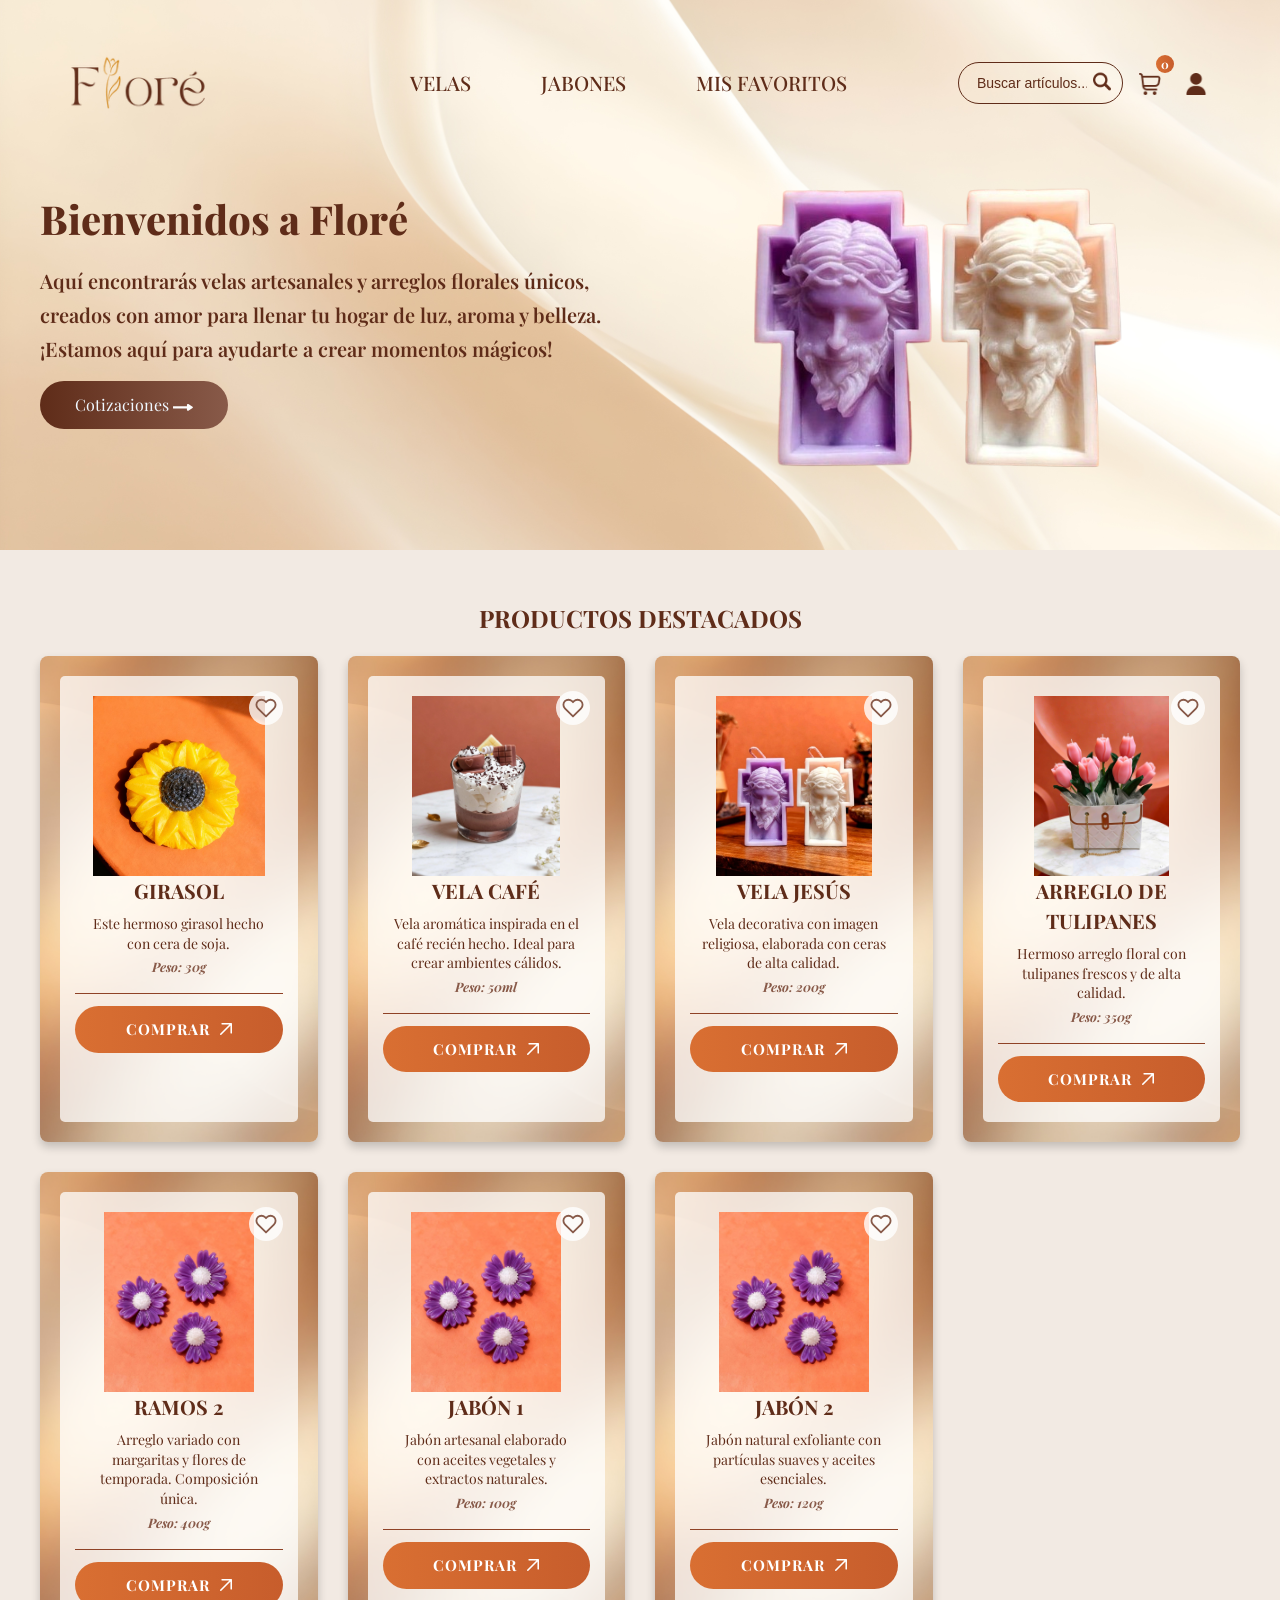
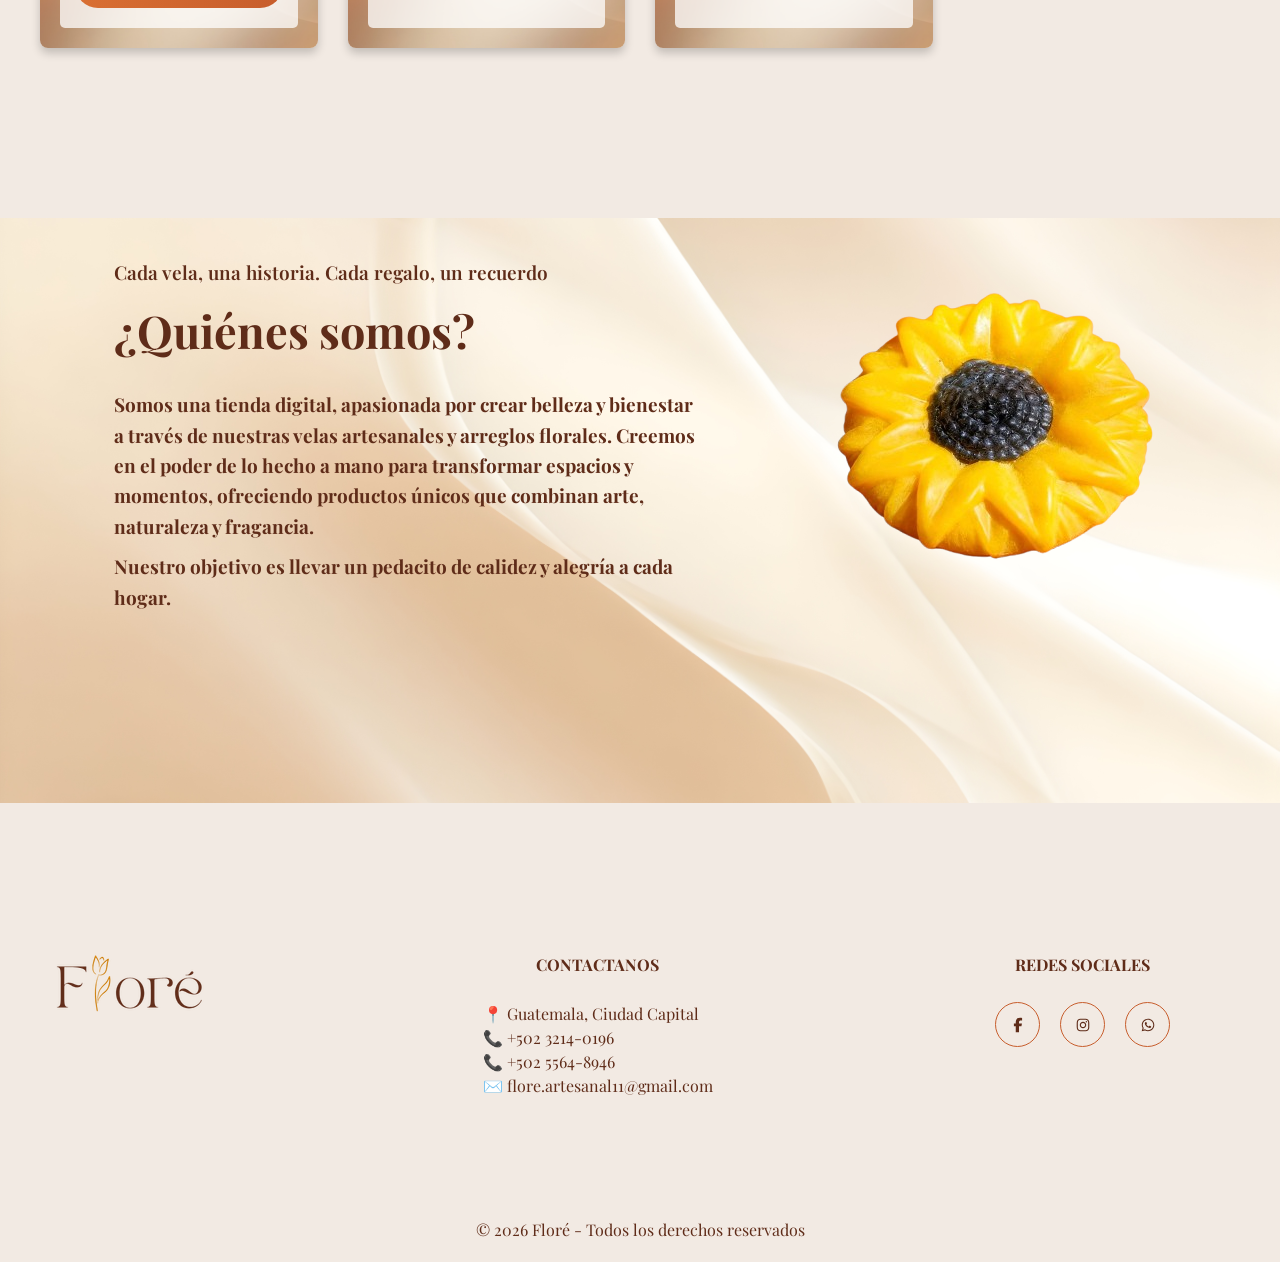
==== commit e3d8c84b: "BUSCADOR" ====
--- a/index.html
+++ b/index.html
@@ -57,8 +57,7 @@
                 <p>Aquí encontrarás velas artesanales y arreglos florales únicos, creados con amor para llenar tu hogar de luz, aroma y belleza.</p>
                 <p>¡Estamos aquí para ayudarte a crear momentos mágicos!</p>
                 <div class="botones">
-                    <a href="#productos-contenido" class="btn-1">Productos <img class="icon" src="IMAGENES/car.svg" alt=""></a>
-                    <a href="#info" class="btn-2">Información <img class="icon" src="IMAGENES/arrow.svg" alt=""></a>
+                    <a href="https://wa.me/50255648946?text=Quisiera hacer una cotización." class="btn-1">Cotizaciones <img class="icon" src="IMAGENES/arrow.svg" alt=""></a>
                 </div>
             </div>
             <div class="header-img">
@@ -90,7 +89,7 @@
                                 data-imagen="IMAGENES/Girasol.jpg"
                                 data-descripcion="Este hermoso girasol hecho con cera de soja. Hecho totalmente a mano con mucho detalle y dedicación"
                                 data-colores="Amarillo,Naranja"
-                                data-aromas="Vainilla,Frutos Rojos">
+                                data-aromas="Vainilla,Frutos Rojos, Menta, Chocomenta, Café, Naranja, Canela">
                                 <svg class="corazon-icono" xmlns="http://www.w3.org/2000/svg" width="24" height="24" viewBox="0 0 24 24" fill="none" stroke="currentColor" stroke-width="2" stroke-linecap="round" stroke-linejoin="round">
                                     <path d="M20.84 4.61a5.5 5.5 0 0 0-7.78 0L12 5.67l-1.06-1.06a5.5 5.5 0 0 0-7.78 7.78l1.06 1.06L12 21.23l7.78-7.78 1.06-1.06a5.5 5.5 0 0 0 0-7.78z"/>
                                 </svg>
@@ -110,7 +109,7 @@
                                         data-imagen="IMAGENES/Girasol.jpg"
                                         data-descripcion="Este hermoso girasol hecho con cera de soja.||Es el regalo perfecto para decorar cualquier espacio especial. Hecho totalmente a mano con mucho detalle y dedicación"
                                         data-colores="Amarillo,Naranja"
-                                        data-aromas="Vainilla,Frutos Rojos">
+                                        data-aromas="Vainilla,Frutos Rojos, Menta, Chocomenta, Café, Naranja, Canela">
                                         <span>COMPRAR</span>
                                         <img src="IMAGENES/flecha arriba.png" alt="flecha-arriba">
                                     </div>
@@ -166,6 +165,7 @@
                                 data-peso="200g" 
                                 data-precio="40.00" 
                                 data-imagen="IMAGENES/VelasJesus.jpg"
+                                
                                 data-descripcion="Vela decorativa con imagen religiosa, elaborada con ceras de alta calidad.||Un regalo significativo para ocasiones especiales o para tu hogar."
                                 data-colores="Blanco,Dorado"
                                 data-aromas="Incienso,Madera">
@@ -186,11 +186,13 @@
                                         data-peso="200g" 
                                         data-precio="40.00" 
                                         data-imagen="IMAGENES/VelasJesus.jpg"
+                                    data-imagenes="IMAGENES/vela-jesus-1.jpg,IMAGENES/vela-jesus-2.jpg,IMAGENES/vela-jesus-3.jpg"
                                         data-descripcion="Vela decorativa con imagen religiosa, elaborada con ceras de alta calidad.||Un regalo significativo para ocasiones especiales o para tu hogar."
                                         data-colores="Blanco,Dorado"
                                         data-aromas="Incienso,Madera">
                                         <span>COMPRAR</span>
                                         <img src="IMAGENES/flecha arriba.png" alt="flecha-arriba">
+    
                                     </div>
                                 </div>
                             </div>
@@ -382,11 +384,12 @@
     <footer class="footer-container">
         <img class="logo-2" src="IMAGENES/FloréLOGO.png" alt="FLORÉ">
         <div class="links">
-            <h4>Enlaces</h4>
+            <h4>Contactanos</h4>
             <ul>
-                <li><a href="#">Inicio</a></li>
-                <li><a href="#productos-contenido">Productos</a></li>
-                <li><a href="#info">Nosotros</a></li>
+                <p>📍 Guatemala, Ciudad Capital</p>
+                <p>📞 +502 3214-0196</p>
+                <p>📞 +502 5564-8946</p>
+                <p>✉️ flore.artesanal11@gmail.com</p>
             </ul>
         </div>
         <div class="links">
@@ -395,19 +398,18 @@
                 <a href="https://www.facebook.com/profile.php?id=61588585256446" target="_blank" rel="noopener">
                     <div class="social"><img src="IMAGENES/facebook-cafe.svg" alt="Facebook"></div>
                 </a>
-                <a href="https://www.instagram.com/flore_arregloseternos/" target="_blank" rel="noopener">
+                <a href="https://www.instagram.com/flore.artesanalgt/" target="_blank" rel="noopener">
                     <div class="social"><img src="IMAGENES/instagram-cafe.svg" alt="Instagram"></div>
                 </a>
-                <a href="#" target="_blank" rel="noopener">
+                <a href="https://wa.me/50232170196?text=Quisiera hacer una cotización." target="_blank" rel="noopener">
                     <div class="social"><img src="IMAGENES/whatsapp-cafe.svg" alt="WhatsApp"></div>
                 </a>
             </div>
         </div>
     </footer>
-
     <div class="derechos">
-        <p>© 2026 Floré - Todos los derechos reservados</p>
-    </div>
+            <p>© 2026 Floré - Todos los derechos reservados</p>
+        </div>
 
     <script src="Scrip.js"></script>
     <script>
--- a/ESTILO.css
+++ b/ESTILO.css
@@ -51,7 +51,7 @@
     height: 55px;
     width: auto;
     display: block;
-    transform: translateY(15px);
+    transform: translateY(5px);
 }
 
 /* Navegación al CENTRO */
@@ -59,7 +59,7 @@
     position: absolute;
     left: 30%;
     transform: translateX(-50%);
-    transform: translateY(15px);
+    transform: translateY(5px);
 }
 
 .menu .navbar ul {
@@ -97,7 +97,7 @@
     display: flex;
     align-items: center;
     gap: 8px;
-      transform: translateY(15px);
+      transform: translateY(5px);
 }
 
 /* ============================================== */
@@ -637,6 +637,7 @@
         width: 100%;
         justify-content: center;
         margin-bottom: 10px;
+        transform: translateY(15px);
     }
 
     .menu .navbar ul {
